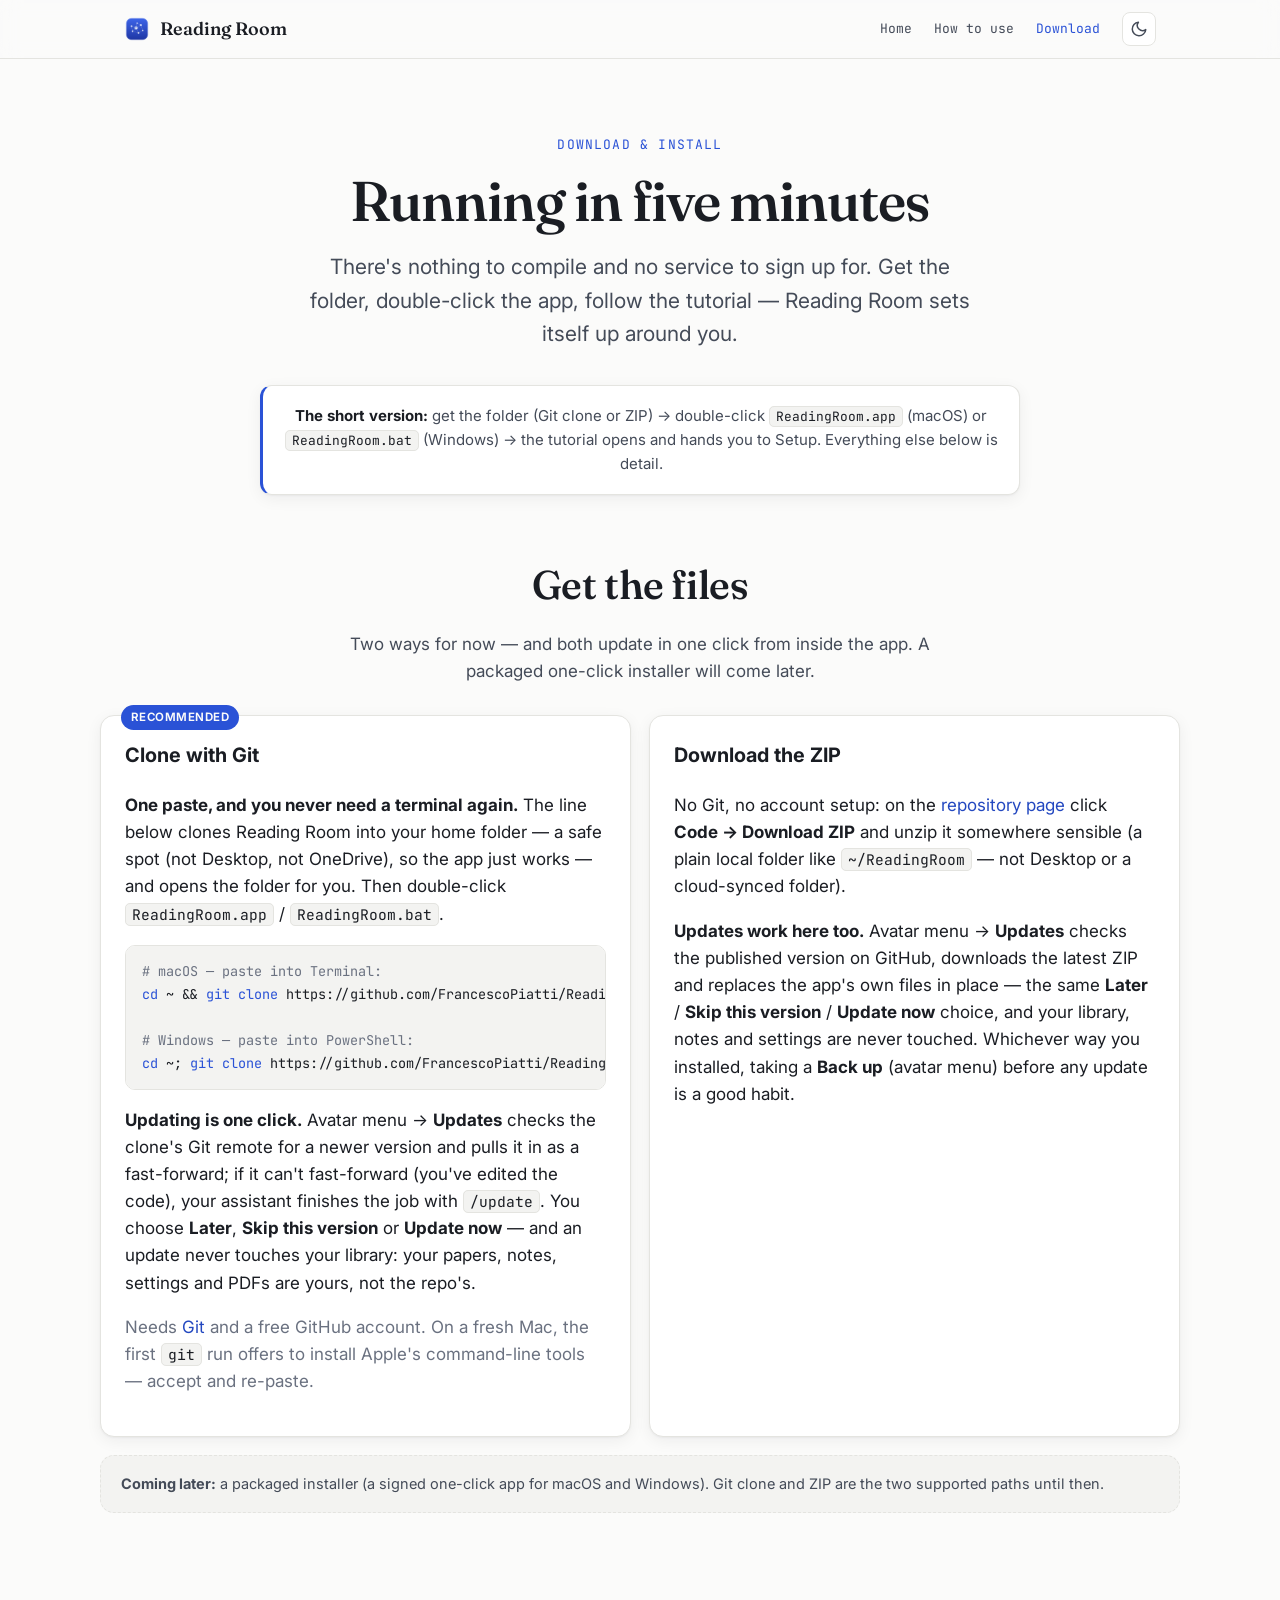
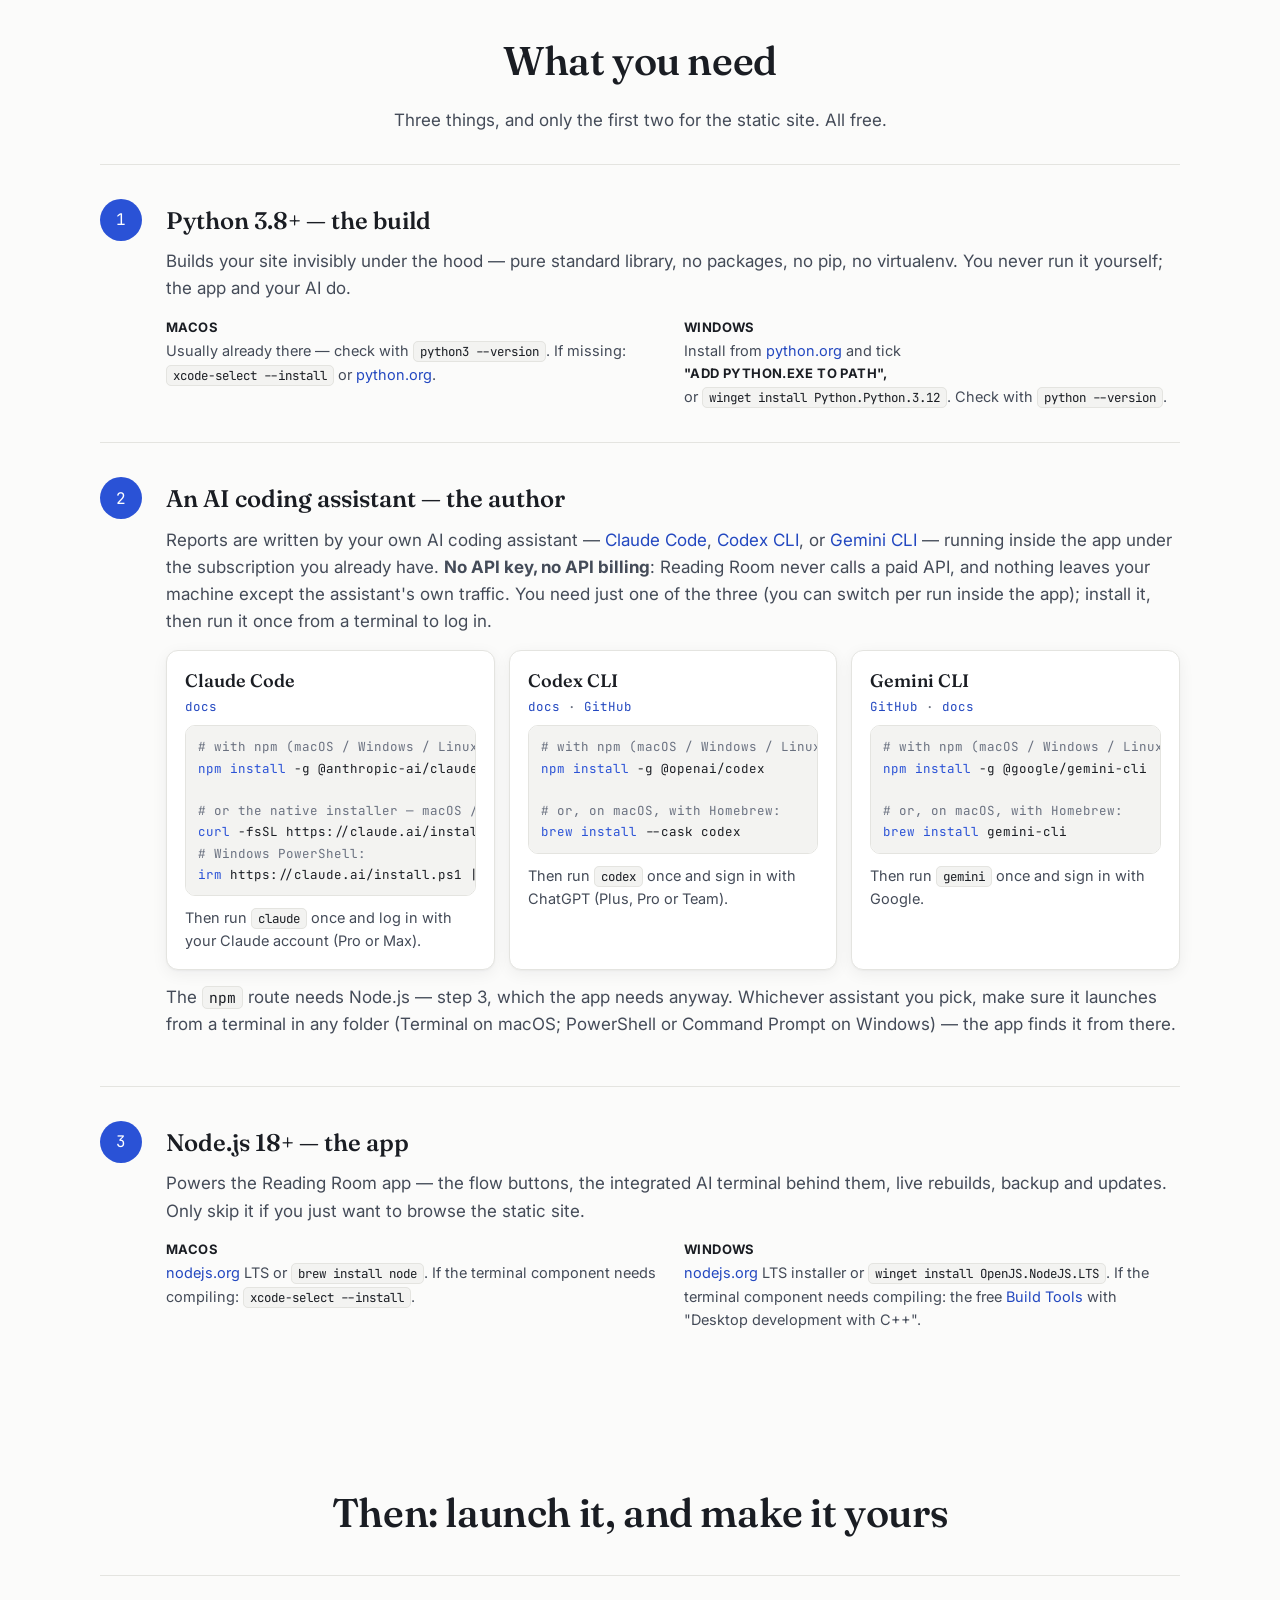
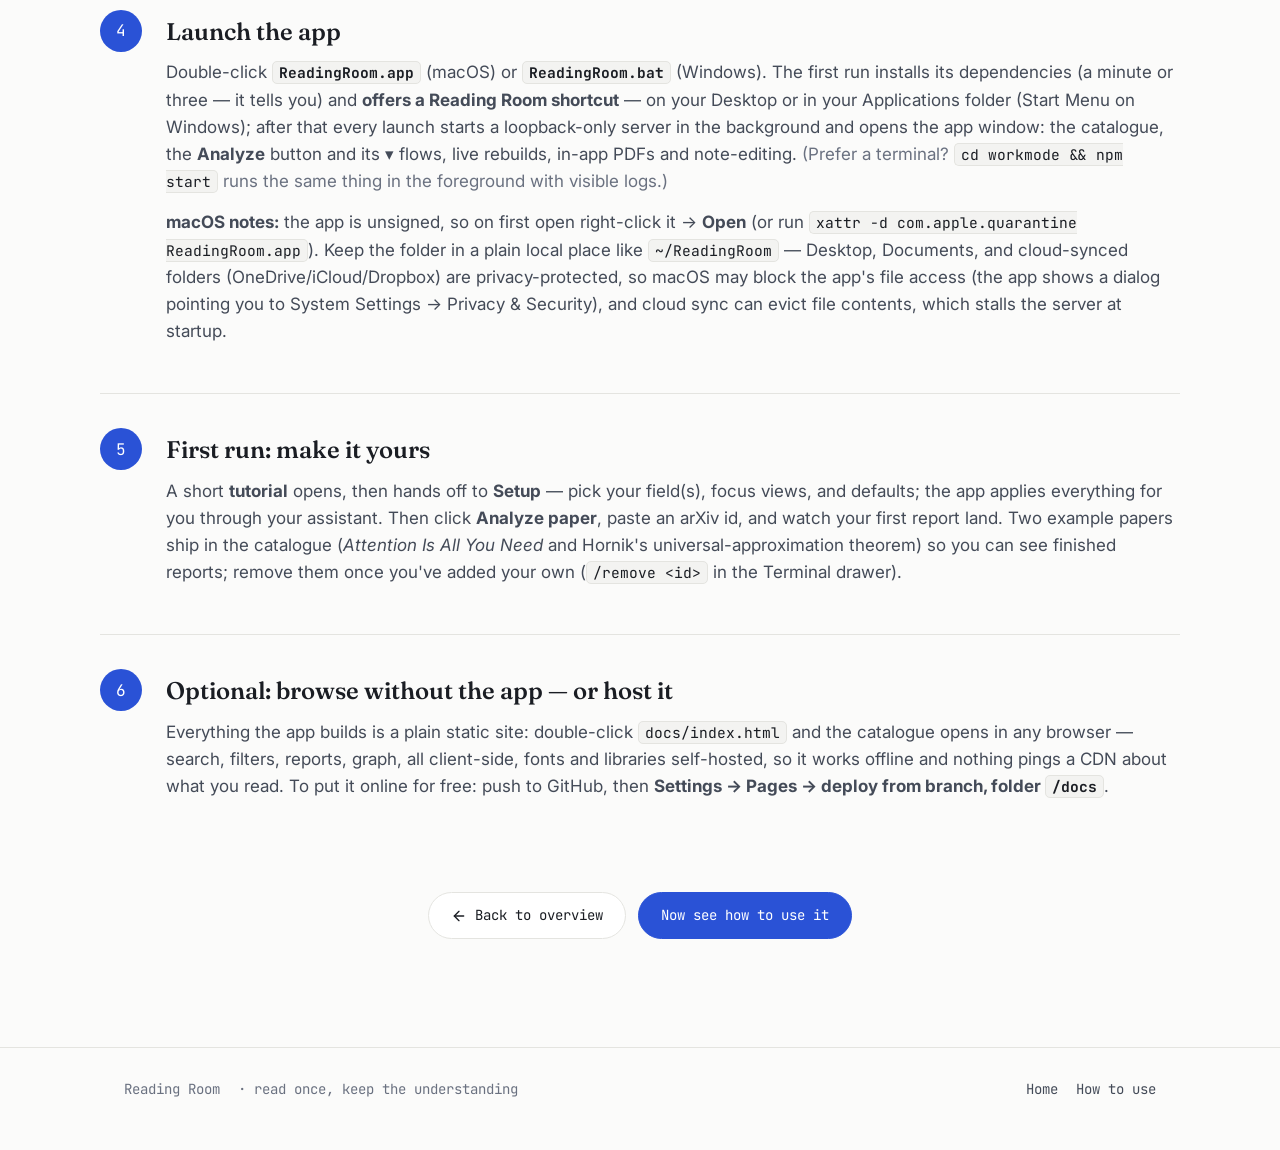
==== how-to-install.html @ cc6d0061 "Reading Room showcase website Home, How to use, and How to install pages for the Reading Room app, w" ====
<!DOCTYPE html>
<html lang="en">
<head>
<meta charset="utf-8">
<meta name="viewport" content="width=device-width, initial-scale=1">
<title>Download Reading Room</title>
<meta name="description" content="Download Reading Room — clone with Git or grab the ZIP, both with one-click updates from inside the app — plus every prerequisite for macOS and Windows (Python, an AI coding assistant, Node.js), launching the app, first-run setup, and opening or hosting the site.">
<script>
  (function(){ try { if (localStorage.getItem('rr-site-theme') === 'dark') document.documentElement.setAttribute('data-theme','dark'); } catch(e){} })();
</script>
<link rel="preconnect" href="https://fonts.googleapis.com">
<link rel="preconnect" href="https://fonts.gstatic.com" crossorigin>
<link href="https://fonts.googleapis.com/css2?family=Fraunces:opsz,wght@9..144,420;9..144,560&family=Inter:wght@400;500;650&family=JetBrains+Mono:wght@400;500&display=swap" rel="stylesheet">
<link rel="stylesheet" href="assets/site.css">
<style>
  .get-grid{display:grid; grid-template-columns:1fr 1fr; gap:18px; margin-top:30px;}
  .get-grid > *{min-width:0;}                      /* long command lines scroll, never stretch the grid */
  .get-card .cmd{overflow-x:auto;}
  @media (max-width:760px){ .get-grid{grid-template-columns:1fr;} }
  .get-card{position:relative; background:var(--bg-card); border:1px solid var(--line); border-radius:14px; padding:24px; box-shadow:var(--shadow-card);}
  .get-card h3{margin-top:0;}
  .get-badge{position:absolute; top:-11px; left:20px; background:var(--accent); color:var(--bg); font-size:11.5px; font-weight:650; letter-spacing:.04em; text-transform:uppercase; padding:3px 10px; border-radius:999px;}
  .get-note{margin-top:18px; background:var(--bg-raised); border:1px dashed var(--line); border-radius:14px; padding:16px 20px; color:var(--ink-soft); font-size:14.5px;}
  .os-split{display:grid; grid-template-columns:1fr 1fr; gap:10px 22px; margin:10px 0 0; padding:0; list-style:none; font-size:14.5px; color:var(--ink-soft);}
  @media (max-width:600px){ .os-split{grid-template-columns:1fr;} }
  .os-split b{display:block; color:var(--ink); font-size:13px; letter-spacing:.03em; text-transform:uppercase; margin-bottom:2px;}
  .ai-grid{display:grid; grid-template-columns:repeat(3,1fr); gap:14px; margin:14px 0 0;}
  .ai-grid > *{min-width:0;}                        /* long install lines scroll inside their card */
  @media (max-width:860px){ .ai-grid{grid-template-columns:1fr;} }
  .ai-card{background:var(--bg-card); border:1px solid var(--line); border-radius:12px; padding:16px 18px; box-shadow:var(--shadow-card);}
  .ai-card h4{margin:0 0 2px; font-family:var(--serif); font-weight:560; font-size:18px; color:var(--ink);}
  .ai-card .links{font-family:var(--mono); font-size:12.5px; margin:0 0 8px; color:var(--ink-faint);}
  .ai-card .cmd{font-size:12.5px; padding:10px 12px; overflow-x:auto;}
  .ai-card p{font-size:14.5px; margin:10px 0 0;}
</style>
</head>
<body>
<header class="nav">
  <div class="nav-inner">
    <a class="brand" href="index.html"><img src="assets/logo.png" alt=""> Reading Room</a>
    <nav class="nav-links">
      <a href="index.html">Home</a>
      <a href="how-to-use.html">How to use</a>
      <a href="how-to-install.html" aria-current="page">Download</a>
      <button class="theme-toggle" type="button" aria-label="Toggle color theme" title="Toggle light / dark theme">
        <svg class="icon-moon" viewBox="0 0 24 24" fill="none" stroke="currentColor" stroke-width="2" stroke-linecap="round" stroke-linejoin="round" aria-hidden="true"><path d="M21 12.79A9 9 0 1 1 11.21 3 7 7 0 0 0 21 12.79z"/></svg>
        <svg class="icon-sun" viewBox="0 0 24 24" fill="none" stroke="currentColor" stroke-width="2" stroke-linecap="round" stroke-linejoin="round" aria-hidden="true"><circle cx="12" cy="12" r="5"/><line x1="12" y1="1" x2="12" y2="3"/><line x1="12" y1="21" x2="12" y2="23"/><line x1="4.22" y1="4.22" x2="5.64" y2="5.64"/><line x1="18.36" y1="18.36" x2="19.78" y2="19.78"/><line x1="1" y1="12" x2="3" y2="12"/><line x1="21" y1="12" x2="23" y2="12"/><line x1="4.22" y1="19.78" x2="5.64" y2="18.36"/><line x1="18.36" y1="5.64" x2="19.78" y2="4.22"/></svg>
      </button>
    </nav>
  </div>
</header>

<main>
  <section class="hero wrap" style="padding-bottom:0;">
    <p class="eyebrow">Download &amp; install</p>
    <h1 style="font-size:clamp(34px,5.5vw,56px);">Running in five minutes</h1>
    <p class="sub">There's nothing to compile and no service to sign up for. Get the folder, double-click the app, follow the tutorial — Reading Room sets itself up around you.</p>
    <div class="callout">
      <p><b>The short version:</b> get the folder (Git clone or ZIP) → double-click <code>ReadingRoom.app</code> (macOS) or <code>ReadingRoom.bat</code> (Windows) → the tutorial opens and hands you to Setup. Everything else below is detail.</p>
    </div>
  </section>

  <section class="section wrap">
    <h2>Get the files</h2>
    <p class="lead">Two ways for now — and both update in one click from inside the app. A packaged one-click installer will come later.</p>

    <div class="get-grid">
      <article class="get-card">
        <span class="get-badge">Recommended</span>
        <h3>Clone with Git</h3>
        <p><b>One paste, and you never need a terminal again.</b> The line below clones Reading Room into your home folder — a safe spot (not Desktop, not OneDrive), so the app just works — and opens the folder for you. Then double-click <code>ReadingRoom.app</code> / <code>ReadingRoom.bat</code>.</p>
        <pre class="cmd"><span class="c"># macOS — paste into Terminal:</span>
<span class="p">cd</span> ~ &amp;&amp; <span class="p">git clone</span> https://github.com/FrancescoPiatti/Reading-Room.git ReadingRoom &amp;&amp; <span class="p">open</span> ReadingRoom

<span class="c"># Windows — paste into PowerShell:</span>
<span class="p">cd</span> ~; <span class="p">git clone</span> https://github.com/FrancescoPiatti/Reading-Room.git ReadingRoom; <span class="p">explorer</span> ReadingRoom</pre>
        <p><b>Updating is one click.</b> Avatar menu → <b>Updates</b> checks the clone's Git remote for a newer version and pulls it in as a fast-forward; if it can't fast-forward (you've edited the code), your assistant finishes the job with <code>/update</code>. You choose <b>Later</b>, <b>Skip this version</b> or <b>Update now</b> — and an update never touches your library: your papers, notes, settings and PDFs are yours, not the repo's.</p>
        <p class="muted">Needs <a href="https://git-scm.com/downloads">Git</a> and a free GitHub account. On a fresh Mac, the first <code>git</code> run offers to install Apple's command-line tools — accept and re-paste.</p>
      </article>

      <article class="get-card">
        <h3>Download the ZIP</h3>
        <p>No Git, no account setup: on the <a href="https://github.com/FrancescoPiatti/Reading-Room">repository page</a> click <b>Code → Download ZIP</b> and unzip it somewhere sensible (a plain local folder like <code>~/ReadingRoom</code> — not Desktop or a cloud-synced folder).</p>
        <p><b>Updates work here too.</b> Avatar menu → <b>Updates</b> checks the published version on GitHub, downloads the latest ZIP and replaces the app's own files in place — the same <b>Later</b> / <b>Skip this version</b> / <b>Update now</b> choice, and your library, notes and settings are never touched. Whichever way you installed, taking a <b>Back up</b> (avatar menu) before any update is a good habit.</p>
      </article>
    </div>

    <div class="get-note">
      <b>Coming later:</b> a packaged installer (a signed one-click app for macOS and Windows). Git clone and ZIP are the two supported paths until then. 
    </div>
  </section>

  <section class="section wrap">
    <h2>What you need</h2>
    <p class="lead">Three things, and only the first two for the static site. All free.</p>

    <div class="steps">

      <article class="step">
        <div class="n">1</div>
        <div>
          <h3>Python 3.8+ — the build</h3>
          <p>Builds your site invisibly under the hood — pure standard library, no packages, no pip, no virtualenv. You never run it yourself; the app and your AI do.</p>
          <ul class="os-split">
            <li><b>macOS</b> Usually already there — check with <code>python3 --version</code>. If missing: <code>xcode-select --install</code> or <a href="https://www.python.org/downloads/">python.org</a>.</li>
            <li><b>Windows</b> Install from <a href="https://www.python.org/downloads/">python.org</a> and tick <b>"Add python.exe to PATH",</b> or <code>winget install Python.Python.3.12</code>. Check with <code>python --version</code>.</li>
          </ul>
        </div>
      </article>

      <article class="step">
        <div class="n">2</div>
        <div>
          <h3>An AI coding assistant — the author</h3>
          <p>Reports are written by your own AI coding assistant — <a href="https://docs.claude.com/en/docs/claude-code/overview">Claude Code</a>, <a href="https://developers.openai.com/codex/cli/">Codex CLI</a>, or <a href="https://github.com/google-gemini/gemini-cli">Gemini CLI</a> — running inside the app under the subscription you already have. <b>No API key, no API billing</b>: Reading Room never calls a paid API, and nothing leaves your machine except the assistant's own traffic. You need just one of the three (you can switch per run inside the app); install it, then run it once from a terminal to log in.</p>
          <div class="ai-grid">
            <article class="ai-card">
              <h4>Claude Code</h4>
              <p class="links"><a href="https://docs.claude.com/en/docs/claude-code/overview">docs</a></p>
              <pre class="cmd"><span class="c"># with npm (macOS / Windows / Linux):</span>
<span class="p">npm install</span> -g @anthropic-ai/claude-code

<span class="c"># or the native installer — macOS / Linux:</span>
<span class="p">curl</span> -fsSL https://claude.ai/install.sh | <span class="p">bash</span>
<span class="c"># Windows PowerShell:</span>
<span class="p">irm</span> https://claude.ai/install.ps1 | <span class="p">iex</span></pre>
              <p>Then run <code>claude</code> once and log in with your Claude account (Pro or Max).</p>
            </article>
            <article class="ai-card">
              <h4>Codex CLI</h4>
              <p class="links"><a href="https://developers.openai.com/codex/cli/">docs</a> · <a href="https://github.com/openai/codex">GitHub</a></p>
              <pre class="cmd"><span class="c"># with npm (macOS / Windows / Linux):</span>
<span class="p">npm install</span> -g @openai/codex

<span class="c"># or, on macOS, with Homebrew:</span>
<span class="p">brew install</span> --cask codex</pre>
              <p>Then run <code>codex</code> once and sign in with ChatGPT (Plus, Pro or Team).</p>
            </article>
            <article class="ai-card">
              <h4>Gemini CLI</h4>
              <p class="links"><a href="https://github.com/google-gemini/gemini-cli">GitHub</a> · <a href="https://geminicli.com/docs/">docs</a></p>
              <pre class="cmd"><span class="c"># with npm (macOS / Windows / Linux):</span>
<span class="p">npm install</span> -g @google/gemini-cli

<span class="c"># or, on macOS, with Homebrew:</span>
<span class="p">brew install</span> gemini-cli</pre>
              <p>Then run <code>gemini</code> once and sign in with Google.</p>
            </article>
          </div>
          <p class="muted" style="margin-top:14px;">The <code>npm</code> route needs Node.js — step 3, which the app needs anyway. Whichever assistant you pick, make sure it launches from a terminal in any folder (Terminal on macOS; PowerShell or Command Prompt on Windows) — the app finds it from there.</p>
        </div>
      </article>

      <article class="step">
        <div class="n">3</div>
        <div>
          <h3>Node.js 18+ — the app</h3>
          <p>Powers the Reading Room app — the flow buttons, the integrated AI terminal behind them, live rebuilds, backup and updates. Only skip it if you just want to browse the static site.</p>
          <ul class="os-split">
            <li><b>macOS</b> <a href="https://nodejs.org/">nodejs.org</a> LTS or <code>brew install node</code>. If the terminal component needs compiling: <code>xcode-select --install</code>.</li>
            <li><b>Windows</b> <a href="https://nodejs.org/">nodejs.org</a> LTS installer or <code>winget install OpenJS.NodeJS.LTS</code>. If the terminal component needs compiling: the free <a href="https://visualstudio.microsoft.com/visual-cpp-build-tools/">Build Tools</a> with "Desktop development with C++".</li>
          </ul>
        </div>
      </article>

    </div>
  </section>

  <section class="section wrap">
    <h2>Then: launch it, and make it yours</h2>
    <div class="steps">

      <article class="step">
        <div class="n">4</div>
        <div>
          <h3>Launch the app</h3>
          <p>Double-click <b><code>ReadingRoom.app</code></b> (macOS) or <b><code>ReadingRoom.bat</code></b> (Windows). The first run installs its dependencies (a minute or three — it tells you) and <b>offers a Reading Room shortcut</b> — on your Desktop or in your Applications folder (Start Menu on Windows); after that every launch starts a loopback-only server in the background and opens the app window: the catalogue, the <b>Analyze</b> button and its ▾ flows, live rebuilds, in-app PDFs and note-editing. <span class="muted">(Prefer a terminal? <code>cd workmode &amp;&amp; npm start</code> runs the same thing in the foreground with visible logs.)</span></p>
          <p class="muted"><b>macOS notes:</b> the app is unsigned, so on first open right-click it → <b>Open</b> (or run <code>xattr -d com.apple.quarantine ReadingRoom.app</code>). Keep the folder in a plain local place like <code>~/ReadingRoom</code> — Desktop, Documents, and cloud-synced folders (OneDrive/iCloud/Dropbox) are privacy-protected, so macOS may block the app's file access (the app shows a dialog pointing you to System Settings → Privacy &amp; Security), and cloud sync can evict file contents, which stalls the server at startup.</p>
        </div>
      </article>

      <article class="step">
        <div class="n">5</div>
        <div>
          <h3>First run: make it yours</h3>
          <p>A short <b>tutorial</b> opens, then hands off to <b>Setup</b> — pick your field(s), focus views, and defaults; the app applies everything for you through your assistant. Then click <b>Analyze paper</b>, paste an arXiv id, and watch your first report land. Two example papers ship in the catalogue (<i>Attention Is All You Need</i> and Hornik's universal-approximation theorem) so you can see finished reports; remove them once you've added your own (<code>/remove &lt;id&gt;</code> in the Terminal drawer).</p>
        </div>
      </article>

      <article class="step">
        <div class="n">6</div>
        <div>
          <h3>Optional: browse without the app — or host it</h3>
          <p>Everything the app builds is a plain static site: double-click <code>docs/index.html</code> and the catalogue opens in any browser — search, filters, reports, graph, all client-side, fonts and libraries self-hosted, so it works offline and nothing pings a CDN about what you read. To put it online for free: push to GitHub, then <b>Settings → Pages → deploy from branch, folder <code>/docs</code></b>.</p>
        </div>
      </article>

    </div>

    <div class="cta" style="margin-top:44px;">
      <a class="btn btn-ghost" href="index.html">
        <svg viewBox="0 0 24 24" fill="none" stroke="currentColor" stroke-width="2" stroke-linecap="round" stroke-linejoin="round"><line x1="19" y1="12" x2="5" y2="12"/><polyline points="12 19 5 12 12 5"/></svg>
        Back to overview</a>
      <a class="btn" href="how-to-use.html">Now see how to use it</a>
    </div>
  </section>
</main>

<footer class="foot">
  <div class="foot-inner">
    <span>Reading Room</span>
    <span class="muted">· read once, keep the understanding</span>
    <span class="sp"></span>
    <a href="index.html">Home</a>
    <a href="how-to-use.html">How to use</a>
  </div>
</footer>

<script>
  (function(){
    var root=document.documentElement, btn=document.querySelector('.theme-toggle');
    if(!btn) return;
    btn.addEventListener('click', function(){
      var dark = root.getAttribute('data-theme')==='dark';
      if(dark) root.removeAttribute('data-theme'); else root.setAttribute('data-theme','dark');
      try{ localStorage.setItem('rr-site-theme', dark?'light':'dark'); }catch(e){}
    });
  })();
</script>
</body>
</html>
---- assets/site.css ----
/* ===========================================================================
   Reading Room — showcase site styles.
   Mirrors the app's design tokens (templates/base.css): same fonts, indigo
   accent, warm off-white / dark themes. Self-contained; no build step.
   =========================================================================== */
:root{
  --bg:#fbfbfa; --bg-raised:#f3f3f1; --bg-card:#ffffff;
  --ink:#1a1d23; --ink-soft:#444b58; --ink-faint:#6a7180;
  --line:#e4e4e0; --accent:#2a52d6; --accent-dim:rgba(42,82,214,0.10);
  --link:#2348c0; --code-ink:#1a1d23;
  --shadow-card:0 1px 2px rgba(20,23,35,0.04), 0 4px 16px rgba(20,23,35,0.06);
  --shadow-lift:0 12px 48px rgba(20,23,35,0.13);
  --maxw:1080px;
  --serif:"Fraunces", Georgia, "Times New Roman", serif;
  --sans:"Inter", system-ui, -apple-system, sans-serif;
  --mono:"JetBrains Mono", ui-monospace, "SF Mono", Menlo, monospace;
}
[data-theme="dark"]{
  --bg:#0f1115; --bg-raised:#181b21; --bg-card:#15181e;
  --ink:#e8eaed; --ink-soft:#a6adba; --ink-faint:#7b8392;
  --line:#262b34; --accent:#7aa2ff; --accent-dim:rgba(122,162,255,0.14);
  --link:#9bb8ff; --code-ink:#e8eaed;
  --shadow-card:0 1px 2px rgba(0,0,0,0.30), 0 4px 16px rgba(0,0,0,0.35);
  --shadow-lift:0 14px 56px rgba(0,0,0,0.55);
}
*{box-sizing:border-box;}
html{scroll-behavior:smooth;}
body{margin:0; background:var(--bg); color:var(--ink); font-family:var(--sans);
  font-size:17px; line-height:1.6; -webkit-font-smoothing:antialiased; text-rendering:optimizeLegibility;}
a{color:var(--link); text-decoration:none;}
a:hover{text-decoration:underline;}
code{font-family:var(--mono); font-size:0.86em; background:var(--bg-raised);
  border:1px solid var(--line); border-radius:5px; padding:1px 6px; color:var(--code-ink);}
.wrap{max-width:var(--maxw); margin:0 auto; padding:0 24px;}
.muted{color:var(--ink-faint);}
.visually-hidden{position:absolute; width:1px; height:1px; padding:0; margin:-1px; overflow:hidden; clip:rect(0 0 0 0); white-space:nowrap; border:0;}

/* ---- top nav ---- */
.nav{position:sticky; top:0; z-index:50; border-bottom:1px solid var(--line);
  background:var(--bg); }
@supports (backdrop-filter:blur(8px)){
  .nav{ background:transparent; backdrop-filter:saturate(1.4) blur(10px); }
  .nav::before{content:""; position:absolute; inset:0; background:var(--bg); opacity:0.82; z-index:-1;}
}
.nav-inner{max-width:var(--maxw); margin:0 auto; padding:12px 24px; display:flex; align-items:center; gap:18px;}
.brand{display:flex; align-items:center; gap:10px; font-family:var(--serif); font-weight:560; font-size:18px; color:var(--ink);}
.brand:hover{text-decoration:none;}
.brand img{width:26px; height:26px; border-radius:7px; display:block;}
.nav-links{margin-left:auto; display:flex; align-items:center; gap:22px;}
.nav-links a{font-family:var(--mono); font-size:13px; color:var(--ink-soft);}
.nav-links a:hover{color:var(--ink); text-decoration:none;}
.nav-links a[aria-current="page"]{color:var(--accent);}
.theme-toggle{appearance:none; cursor:pointer; display:inline-flex; align-items:center; justify-content:center;
  width:34px; height:34px; border:1px solid var(--line); border-radius:8px;
  background:var(--bg-card); color:var(--ink-soft); transition:color .15s, border-color .15s;}
.theme-toggle:hover{color:var(--ink); border-color:var(--accent);}
.theme-toggle:focus-visible{outline:2px solid var(--link); outline-offset:2px;}
.theme-toggle svg{width:18px; height:18px; display:block;}
.theme-toggle .icon-sun{display:none;}
[data-theme="dark"] .theme-toggle .icon-sun{display:block;}
[data-theme="dark"] .theme-toggle .icon-moon{display:none;}

/* ---- hero ---- */
.hero{padding:76px 0 8px; text-align:center;}
.eyebrow{font-family:var(--mono); font-size:13px; letter-spacing:0.09em; text-transform:uppercase; color:var(--accent); margin:0;}
.hero h1{font-family:var(--serif); font-weight:560; font-size:clamp(40px,6.5vw,72px); line-height:1.04;
  margin:16px 0 0; letter-spacing:-0.02em;}
.hero .sub{font-size:clamp(17px,2.2vw,21px); color:var(--ink-soft); max-width:660px; margin:20px auto 0;}
.cta{display:flex; gap:12px; justify-content:center; margin-top:30px; flex-wrap:wrap;}
.btn{font-family:var(--mono); font-size:14px; padding:11px 22px; border-radius:999px; cursor:pointer;
  border:1px solid var(--accent); background:var(--accent); color:#fff;
  display:inline-flex; align-items:center; gap:8px; transition:opacity .15s, border-color .15s;}
[data-theme="dark"] .btn{color:var(--bg);}
.btn:hover{text-decoration:none; opacity:0.92;}
.btn svg{width:16px; height:16px;}
.btn-ghost{background:var(--bg-card); color:var(--ink); border-color:var(--line);}
.btn-ghost:hover{border-color:var(--accent); opacity:1;}
.btn-ghost .soon-tag{font-size:11px; color:var(--ink-faint);}

/* ---- browser frame around screenshots ---- */
.frame{border:1px solid var(--line); border-radius:14px; overflow:hidden;
  box-shadow:var(--shadow-lift); background:var(--bg-card); margin:46px auto 0; max-width:980px;}
.frame-bar{display:flex; align-items:center; gap:7px; padding:11px 14px; border-bottom:1px solid var(--line); background:var(--bg-raised);}
.frame-bar i{width:11px; height:11px; border-radius:999px; background:var(--line); display:block; flex:none;}
.frame-bar .u{margin-left:12px; font-family:var(--mono); font-size:12px; color:var(--ink-faint);
  overflow:hidden; text-overflow:ellipsis; white-space:nowrap;}
.frame img{display:block; width:100%; height:auto;}

/* ---- generic section ---- */
.section{padding:58px 0;}
.section.tight{padding:34px 0;}
.section h2{font-family:var(--serif); font-weight:560; font-size:clamp(28px,4vw,40px); text-align:center; margin:0; letter-spacing:-0.01em;}
.section .lead{text-align:center; color:var(--ink-soft); max-width:660px; margin:14px auto 0;}
.divider{height:1px; background:var(--line); border:0; margin:0;}

/* ---- feature grid ---- */
.features{display:grid; grid-template-columns:repeat(3,1fr); gap:18px; margin-top:42px;}
.feature{background:var(--bg-card); border:1px solid var(--line); border-radius:14px; padding:22px; box-shadow:var(--shadow-card);}
.feature .ic{width:40px; height:40px; border-radius:11px; background:var(--accent-dim); color:var(--accent);
  display:flex; align-items:center; justify-content:center; margin-bottom:14px;}
.feature .ic svg{width:20px; height:20px;}
.feature h3{font-family:var(--serif); font-size:19px; font-weight:560; margin:0 0 6px;}
.feature p{margin:0; color:var(--ink-soft); font-size:15px; line-height:1.55;}

/* ---- alternating showcase rows ---- */
.show{display:grid; grid-template-columns:1fr 1fr; gap:40px; align-items:center; margin-top:46px;}
.show .frame{margin:0; max-width:none;}
.show-text h3{font-family:var(--serif); font-size:25px; font-weight:560; margin:0 0 10px;}
.show-text p{color:var(--ink-soft); margin:0 0 10px;}
.show-text .tag{font-family:var(--mono); font-size:12px; color:var(--accent); letter-spacing:0.04em; text-transform:uppercase;}
.show.rev .show-text{order:2;}

/* ---- steps (how to use) ---- */
.steps{margin-top:30px;}
.step{display:grid; grid-template-columns:46px 1fr; gap:20px; padding:34px 0; border-top:1px solid var(--line);}
.step .n{width:42px; height:42px; border-radius:999px; background:var(--accent); color:#fff;
  font-family:var(--mono); display:flex; align-items:center; justify-content:center; font-size:16px;}
[data-theme="dark"] .step .n{color:var(--bg);}
.step h3{font-family:var(--serif); font-size:24px; font-weight:560; margin:3px 0 8px;}
.step p{color:var(--ink-soft); margin:0 0 14px;}
.step .frame{max-width:none; margin:14px 0 0;}

/* ---- video placeholder (no video yet — planned content described) ---- */
.video-ph{margin:16px 0 0;}
.video-ph img.vid{display:block; width:100%; border:1px solid var(--line); border-radius:13px; background:var(--bg-raised);}
.video-ph .box{border:1.5px dashed var(--line); border-radius:13px; background:var(--bg-raised);
  aspect-ratio:16/9; display:flex; flex-direction:column; align-items:center; justify-content:center; gap:12px; color:var(--ink-faint);}
.video-ph .play{width:56px; height:56px; border-radius:999px; border:1.5px solid var(--ink-faint);
  display:flex; align-items:center; justify-content:center;}
.video-ph .play svg{width:22px; height:22px; margin-left:3px;}
.video-ph .tag{font-family:var(--mono); font-size:12px; letter-spacing:0.05em; text-transform:uppercase;}
.video-ph figcaption{font-family:var(--mono); font-size:12.5px; color:var(--ink-faint); margin-top:11px; line-height:1.55;}
.video-ph figcaption b{color:var(--ink-soft); font-weight:500;}

/* ---- coming soon ---- */
.soon{text-align:center; padding:90px 0 70px;}
.soon .badge{display:inline-block; font-family:var(--mono); font-size:12px; letter-spacing:0.07em; text-transform:uppercase;
  color:var(--accent); background:var(--accent-dim); border-radius:999px; padding:7px 15px;}
.soon h1{font-family:var(--serif); font-weight:560; font-size:clamp(32px,5vw,52px); margin:20px 0 0;}
.soon p{color:var(--ink-soft); max-width:560px; margin:16px auto 0;}
.soon ul{max-width:520px; margin:26px auto 0; text-align:left; color:var(--ink-soft); padding-left:22px;}
.soon li{margin:8px 0;}

/* ---- command block ---- */
.cmd{font-family:var(--mono); font-size:13.5px; background:var(--bg-raised); border:1px solid var(--line);
  border-radius:10px; padding:14px 16px; overflow:auto; color:var(--code-ink); margin:8px 0 0; line-height:1.7; white-space:pre;}
.cmd .c{color:var(--ink-faint);}
.cmd .p{color:var(--accent);}

/* ---- callout ---- */
.callout{background:var(--bg-card); border:1px solid var(--line); border-left:3px solid var(--accent);
  border-radius:12px; padding:18px 20px; margin:34px auto 0; max-width:760px; box-shadow:var(--shadow-card);}
.callout p{margin:0; color:var(--ink-soft); font-size:15px;}
.callout b{color:var(--ink);}

/* ---- footer ---- */
.foot{border-top:1px solid var(--line); margin-top:50px; padding:30px 0 50px;}
.foot-inner{max-width:var(--maxw); margin:0 auto; padding:0 24px; display:flex; gap:18px; align-items:center; flex-wrap:wrap;
  color:var(--ink-faint); font-size:14px; font-family:var(--mono);}
.foot-inner .sp{flex:1;}
.foot a{color:var(--ink-soft);}

/* ---- responsive ---- */
@media (max-width:820px){
  .features{grid-template-columns:repeat(2,1fr);}
  .show{grid-template-columns:1fr; gap:24px;}
  .show.rev .show-text{order:0;}
}
@media (max-width:560px){
  body{font-size:16px;}
  .features{grid-template-columns:1fr;}
  .nav-links{gap:14px;}
  .nav-links a.hide-sm{display:none;}
  .hero{padding:52px 0 4px;}
}
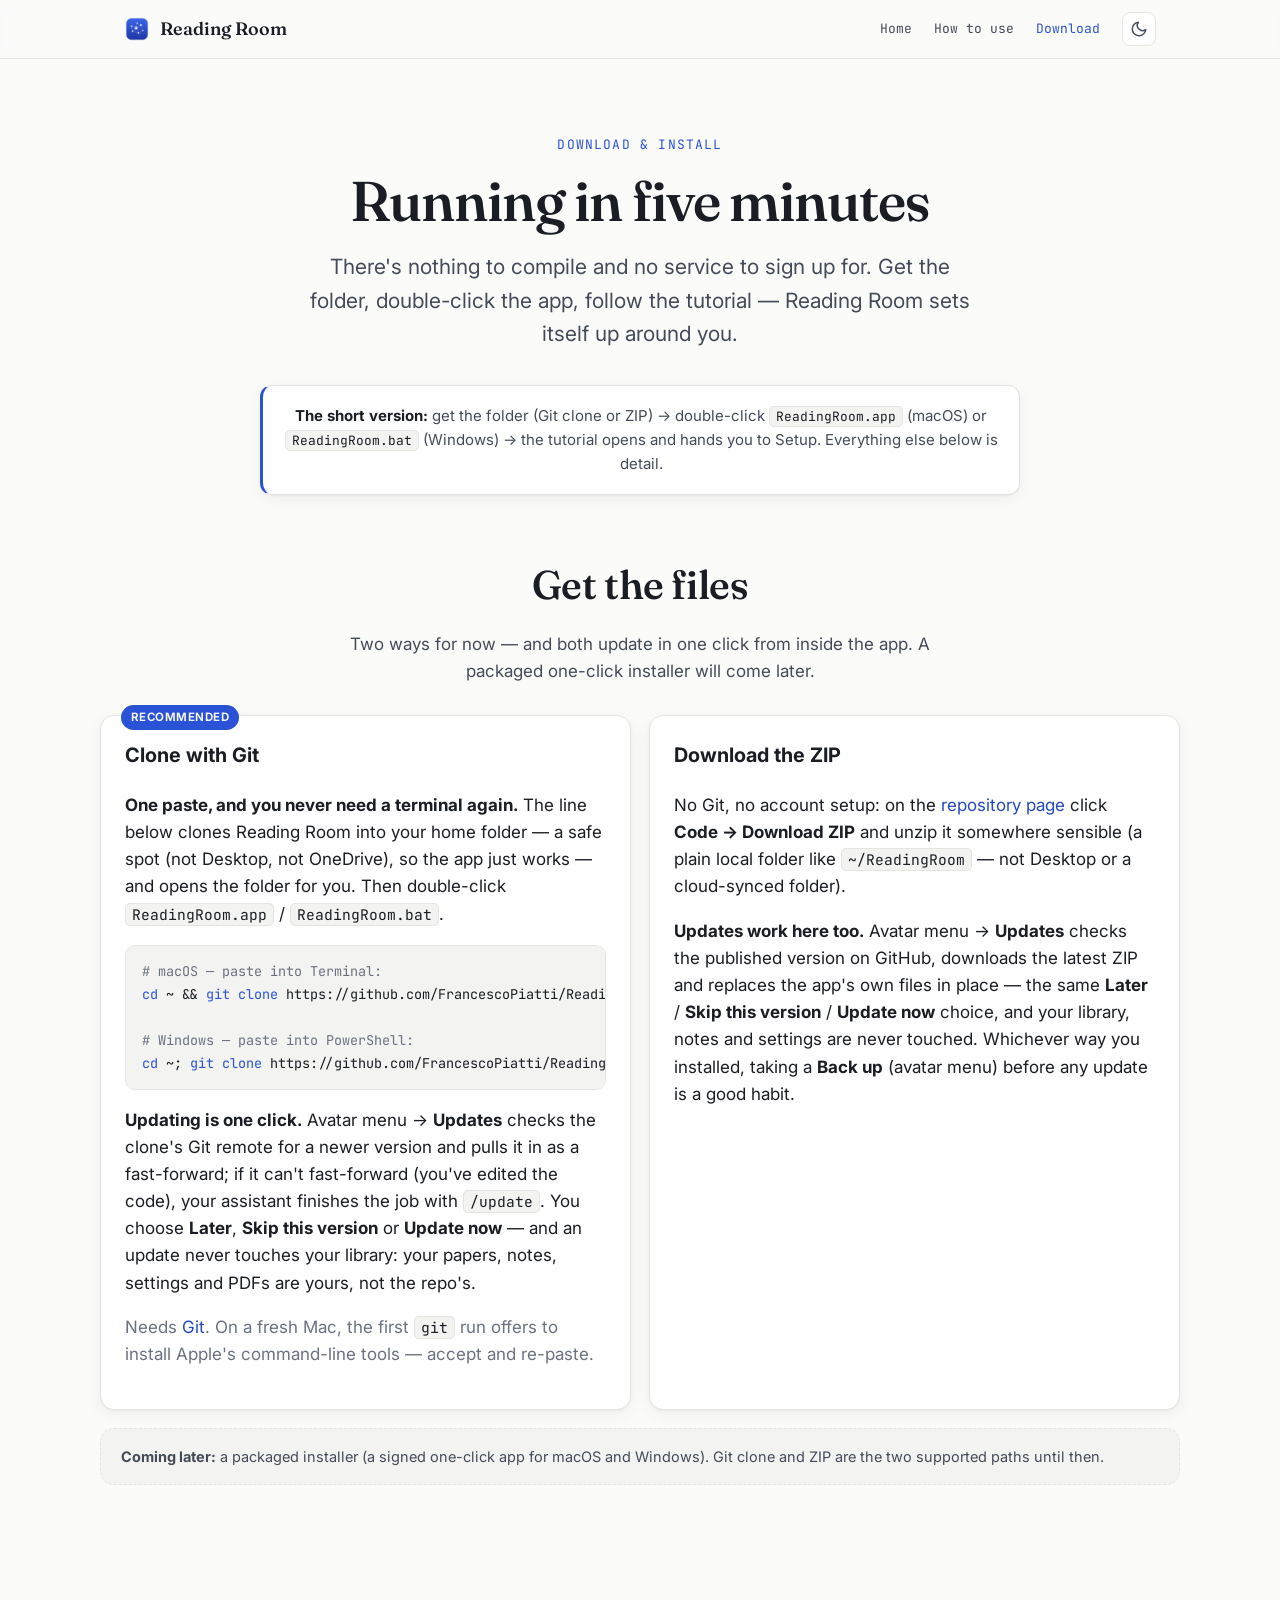
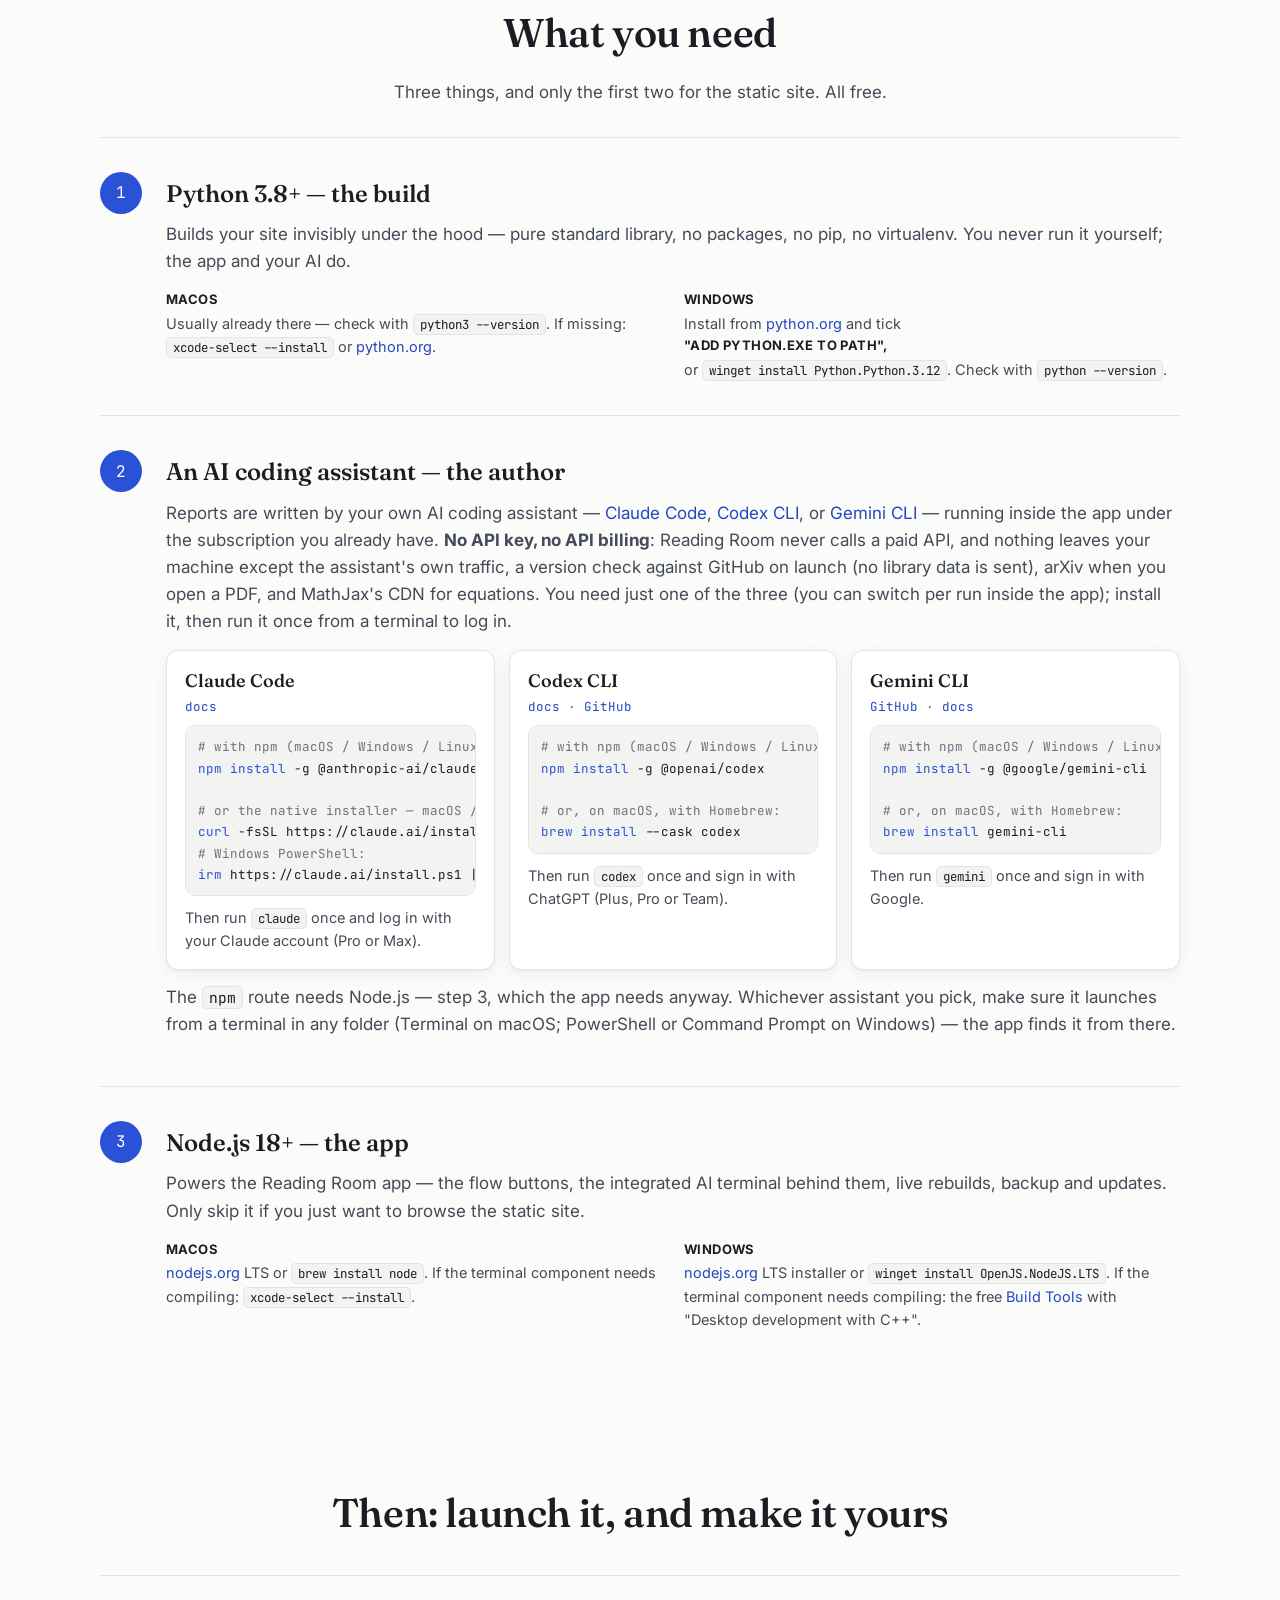
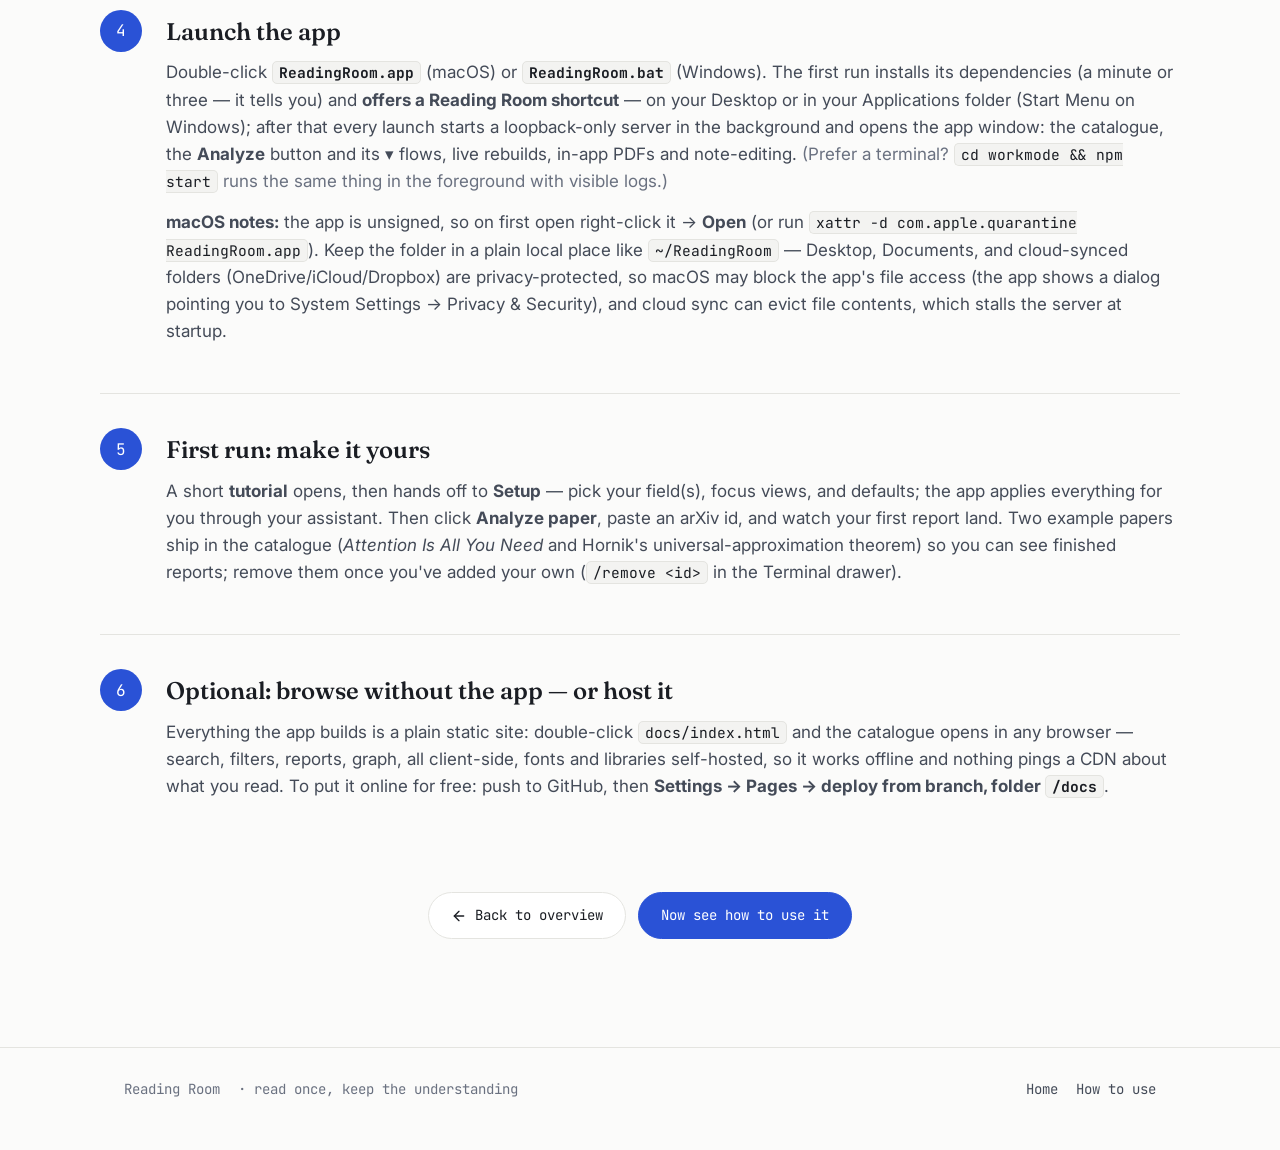
==== commit a37a00d8: "Privacy sentence matches the app's traffic; Git-only requirement for clones Co-Authored-By: Claude F" ====
--- a/how-to-install.html
+++ b/how-to-install.html
@@ -75,7 +75,7 @@
 <span class="c"># Windows — paste into PowerShell:</span>
 <span class="p">cd</span> ~; <span class="p">git clone</span> https://github.com/FrancescoPiatti/Reading-Room.git ReadingRoom; <span class="p">explorer</span> ReadingRoom</pre>
         <p><b>Updating is one click.</b> Avatar menu → <b>Updates</b> checks the clone's Git remote for a newer version and pulls it in as a fast-forward; if it can't fast-forward (you've edited the code), your assistant finishes the job with <code>/update</code>. You choose <b>Later</b>, <b>Skip this version</b> or <b>Update now</b> — and an update never touches your library: your papers, notes, settings and PDFs are yours, not the repo's.</p>
-        <p class="muted">Needs <a href="https://git-scm.com/downloads">Git</a> and a free GitHub account. On a fresh Mac, the first <code>git</code> run offers to install Apple's command-line tools — accept and re-paste.</p>
+        <p class="muted">Needs <a href="https://git-scm.com/downloads">Git</a>. On a fresh Mac, the first <code>git</code> run offers to install Apple's command-line tools — accept and re-paste.</p>
       </article>
 
       <article class="get-card">
@@ -112,7 +112,7 @@
         <div class="n">2</div>
         <div>
           <h3>An AI coding assistant — the author</h3>
-          <p>Reports are written by your own AI coding assistant — <a href="https://docs.claude.com/en/docs/claude-code/overview">Claude Code</a>, <a href="https://developers.openai.com/codex/cli/">Codex CLI</a>, or <a href="https://github.com/google-gemini/gemini-cli">Gemini CLI</a> — running inside the app under the subscription you already have. <b>No API key, no API billing</b>: Reading Room never calls a paid API, and nothing leaves your machine except the assistant's own traffic. You need just one of the three (you can switch per run inside the app); install it, then run it once from a terminal to log in.</p>
+          <p>Reports are written by your own AI coding assistant — <a href="https://docs.claude.com/en/docs/claude-code/overview">Claude Code</a>, <a href="https://developers.openai.com/codex/cli/">Codex CLI</a>, or <a href="https://github.com/google-gemini/gemini-cli">Gemini CLI</a> — running inside the app under the subscription you already have. <b>No API key, no API billing</b>: Reading Room never calls a paid API, and nothing leaves your machine except the assistant's own traffic, a version check against GitHub on launch (no library data is sent), arXiv when you open a PDF, and MathJax's CDN for equations. You need just one of the three (you can switch per run inside the app); install it, then run it once from a terminal to log in.</p>
           <div class="ai-grid">
             <article class="ai-card">
               <h4>Claude Code</h4>
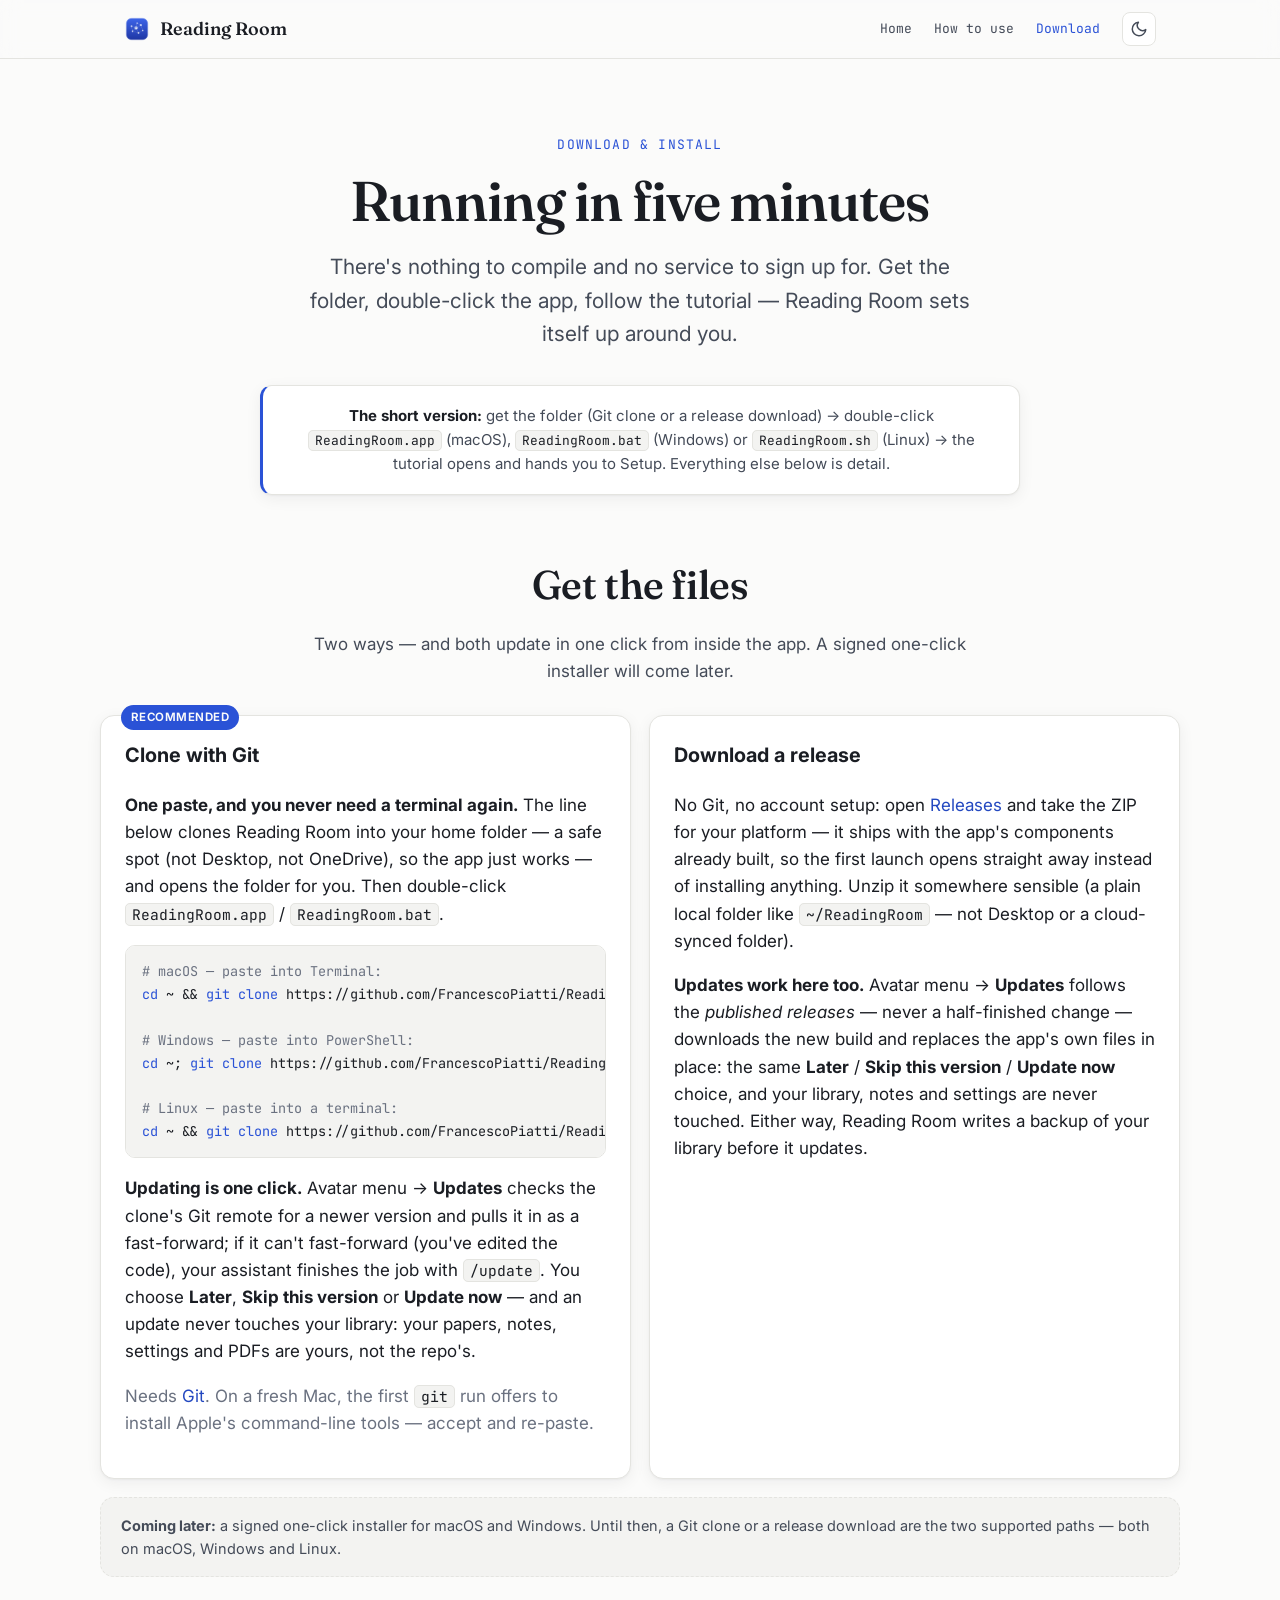
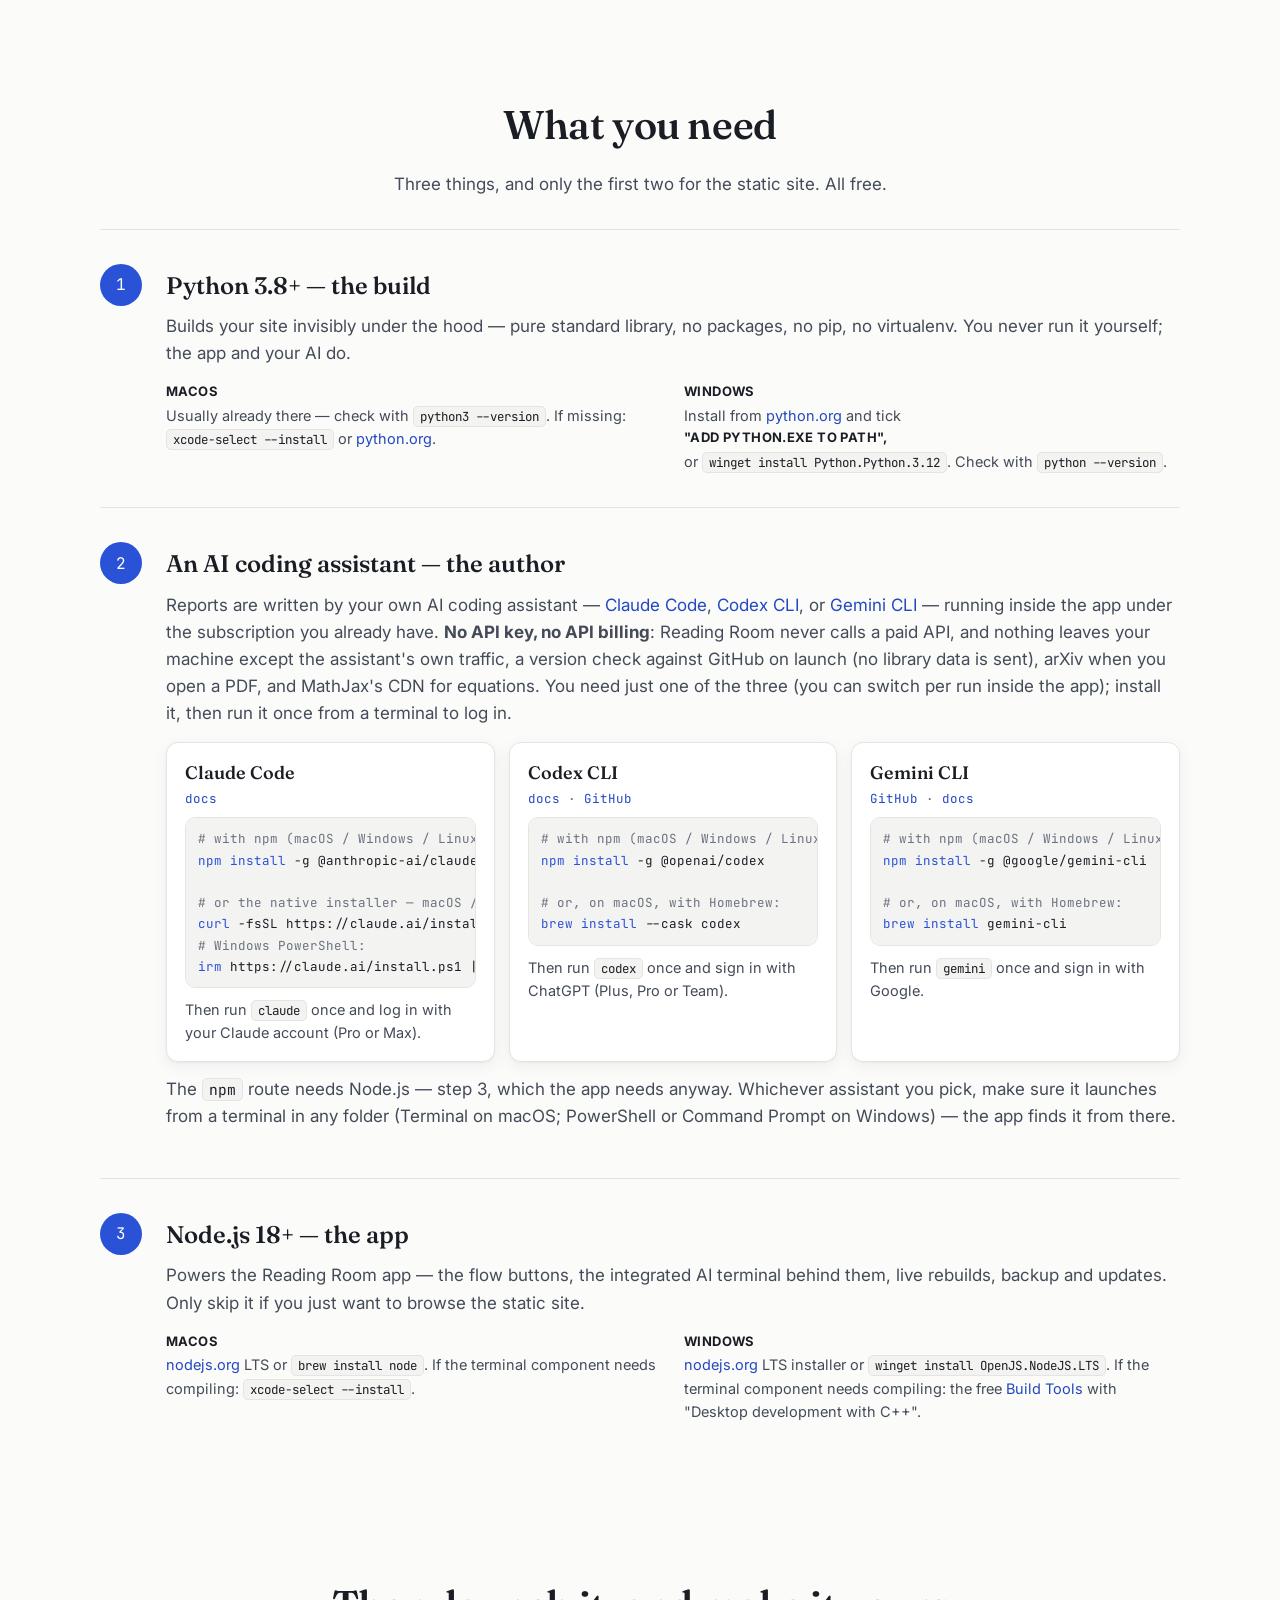
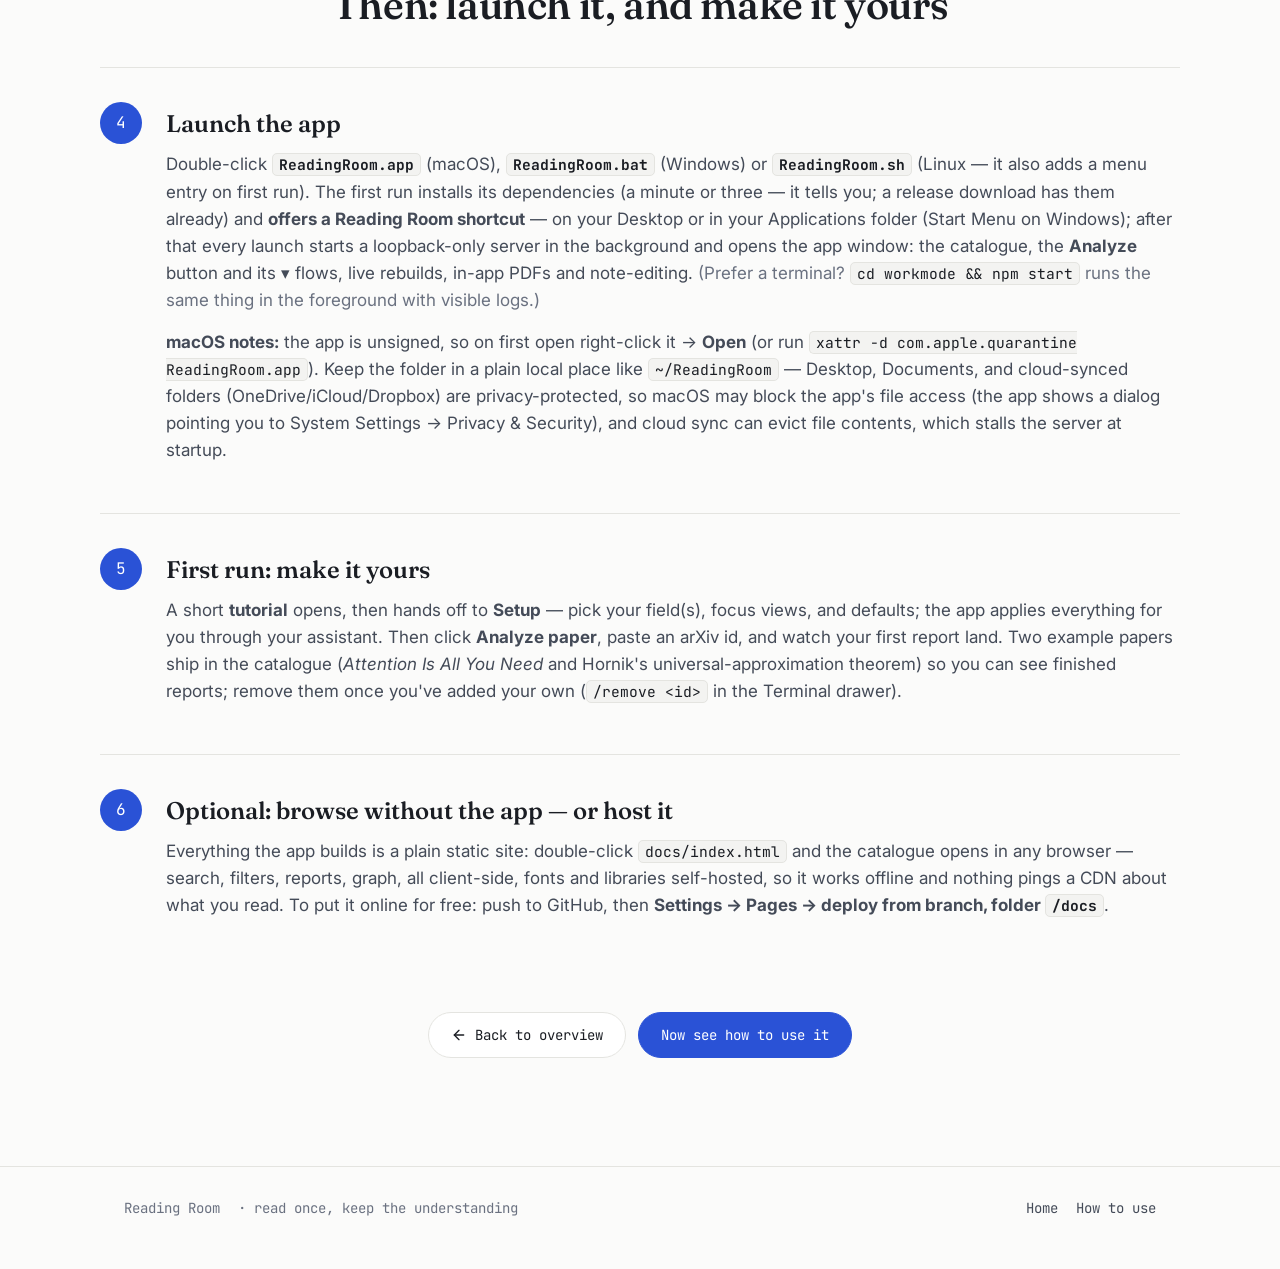
==== commit 47c3b8bd: "Releases, Linux, and PDFs from disk Install: a release download per platform (dependencies already b" ====
--- a/how-to-install.html
+++ b/how-to-install.html
@@ -4,7 +4,7 @@
 <meta charset="utf-8">
 <meta name="viewport" content="width=device-width, initial-scale=1">
 <title>Download Reading Room</title>
-<meta name="description" content="Download Reading Room — clone with Git or grab the ZIP, both with one-click updates from inside the app — plus every prerequisite for macOS and Windows (Python, an AI coding assistant, Node.js), launching the app, first-run setup, and opening or hosting the site.">
+<meta name="description" content="Download Reading Room — clone with Git or download a release build, both with one-click updates from inside the app — plus every prerequisite for macOS, Windows and Linux (Python, an AI coding assistant, Node.js), launching the app, first-run setup, and opening or hosting the site.">
 <script>
   (function(){ try { if (localStorage.getItem('rr-site-theme') === 'dark') document.documentElement.setAttribute('data-theme','dark'); } catch(e){} })();
 </script>
@@ -56,13 +56,13 @@
     <h1 style="font-size:clamp(34px,5.5vw,56px);">Running in five minutes</h1>
     <p class="sub">There's nothing to compile and no service to sign up for. Get the folder, double-click the app, follow the tutorial — Reading Room sets itself up around you.</p>
     <div class="callout">
-      <p><b>The short version:</b> get the folder (Git clone or ZIP) → double-click <code>ReadingRoom.app</code> (macOS) or <code>ReadingRoom.bat</code> (Windows) → the tutorial opens and hands you to Setup. Everything else below is detail.</p>
+      <p><b>The short version:</b> get the folder (Git clone or a release download) → double-click <code>ReadingRoom.app</code> (macOS), <code>ReadingRoom.bat</code> (Windows) or <code>ReadingRoom.sh</code> (Linux) → the tutorial opens and hands you to Setup. Everything else below is detail.</p>
     </div>
   </section>
 
   <section class="section wrap">
     <h2>Get the files</h2>
-    <p class="lead">Two ways for now — and both update in one click from inside the app. A packaged one-click installer will come later.</p>
+    <p class="lead">Two ways — and both update in one click from inside the app. A signed one-click installer will come later.</p>
 
     <div class="get-grid">
       <article class="get-card">
@@ -73,20 +73,23 @@
 <span class="p">cd</span> ~ &amp;&amp; <span class="p">git clone</span> https://github.com/FrancescoPiatti/Reading-Room.git ReadingRoom &amp;&amp; <span class="p">open</span> ReadingRoom
 
 <span class="c"># Windows — paste into PowerShell:</span>
-<span class="p">cd</span> ~; <span class="p">git clone</span> https://github.com/FrancescoPiatti/Reading-Room.git ReadingRoom; <span class="p">explorer</span> ReadingRoom</pre>
+<span class="p">cd</span> ~; <span class="p">git clone</span> https://github.com/FrancescoPiatti/Reading-Room.git ReadingRoom; <span class="p">explorer</span> ReadingRoom
+
+<span class="c"># Linux — paste into a terminal:</span>
+<span class="p">cd</span> ~ &amp;&amp; <span class="p">git clone</span> https://github.com/FrancescoPiatti/Reading-Room.git ReadingRoom &amp;&amp; <span class="p">cd</span> ReadingRoom</pre>
         <p><b>Updating is one click.</b> Avatar menu → <b>Updates</b> checks the clone's Git remote for a newer version and pulls it in as a fast-forward; if it can't fast-forward (you've edited the code), your assistant finishes the job with <code>/update</code>. You choose <b>Later</b>, <b>Skip this version</b> or <b>Update now</b> — and an update never touches your library: your papers, notes, settings and PDFs are yours, not the repo's.</p>
         <p class="muted">Needs <a href="https://git-scm.com/downloads">Git</a>. On a fresh Mac, the first <code>git</code> run offers to install Apple's command-line tools — accept and re-paste.</p>
       </article>
 
       <article class="get-card">
-        <h3>Download the ZIP</h3>
-        <p>No Git, no account setup: on the <a href="https://github.com/FrancescoPiatti/Reading-Room">repository page</a> click <b>Code → Download ZIP</b> and unzip it somewhere sensible (a plain local folder like <code>~/ReadingRoom</code> — not Desktop or a cloud-synced folder).</p>
-        <p><b>Updates work here too.</b> Avatar menu → <b>Updates</b> checks the published version on GitHub, downloads the latest ZIP and replaces the app's own files in place — the same <b>Later</b> / <b>Skip this version</b> / <b>Update now</b> choice, and your library, notes and settings are never touched. Whichever way you installed, taking a <b>Back up</b> (avatar menu) before any update is a good habit.</p>
+        <h3>Download a release</h3>
+        <p>No Git, no account setup: open <a href="https://github.com/FrancescoPiatti/Reading-Room/releases">Releases</a> and take the ZIP for your platform — it ships with the app's components already built, so the first launch opens straight away instead of installing anything. Unzip it somewhere sensible (a plain local folder like <code>~/ReadingRoom</code> — not Desktop or a cloud-synced folder).</p>
+        <p><b>Updates work here too.</b> Avatar menu → <b>Updates</b> follows the <i>published releases</i> — never a half-finished change — downloads the new build and replaces the app's own files in place: the same <b>Later</b> / <b>Skip this version</b> / <b>Update now</b> choice, and your library, notes and settings are never touched. Either way, Reading Room writes a backup of your library before it updates.</p>
       </article>
     </div>
 
     <div class="get-note">
-      <b>Coming later:</b> a packaged installer (a signed one-click app for macOS and Windows). Git clone and ZIP are the two supported paths until then. 
+      <b>Coming later:</b> a signed one-click installer for macOS and Windows. Until then, a Git clone or a release download are the two supported paths — both on macOS, Windows and Linux. 
     </div>
   </section>
 
@@ -174,7 +177,7 @@
         <div class="n">4</div>
         <div>
           <h3>Launch the app</h3>
-          <p>Double-click <b><code>ReadingRoom.app</code></b> (macOS) or <b><code>ReadingRoom.bat</code></b> (Windows). The first run installs its dependencies (a minute or three — it tells you) and <b>offers a Reading Room shortcut</b> — on your Desktop or in your Applications folder (Start Menu on Windows); after that every launch starts a loopback-only server in the background and opens the app window: the catalogue, the <b>Analyze</b> button and its ▾ flows, live rebuilds, in-app PDFs and note-editing. <span class="muted">(Prefer a terminal? <code>cd workmode &amp;&amp; npm start</code> runs the same thing in the foreground with visible logs.)</span></p>
+          <p>Double-click <b><code>ReadingRoom.app</code></b> (macOS), <b><code>ReadingRoom.bat</code></b> (Windows) or <b><code>ReadingRoom.sh</code></b> (Linux — it also adds a menu entry on first run). The first run installs its dependencies (a minute or three — it tells you; a release download has them already) and <b>offers a Reading Room shortcut</b> — on your Desktop or in your Applications folder (Start Menu on Windows); after that every launch starts a loopback-only server in the background and opens the app window: the catalogue, the <b>Analyze</b> button and its ▾ flows, live rebuilds, in-app PDFs and note-editing. <span class="muted">(Prefer a terminal? <code>cd workmode &amp;&amp; npm start</code> runs the same thing in the foreground with visible logs.)</span></p>
           <p class="muted"><b>macOS notes:</b> the app is unsigned, so on first open right-click it → <b>Open</b> (or run <code>xattr -d com.apple.quarantine ReadingRoom.app</code>). Keep the folder in a plain local place like <code>~/ReadingRoom</code> — Desktop, Documents, and cloud-synced folders (OneDrive/iCloud/Dropbox) are privacy-protected, so macOS may block the app's file access (the app shows a dialog pointing you to System Settings → Privacy &amp; Security), and cloud sync can evict file contents, which stalls the server at startup.</p>
         </div>
       </article>
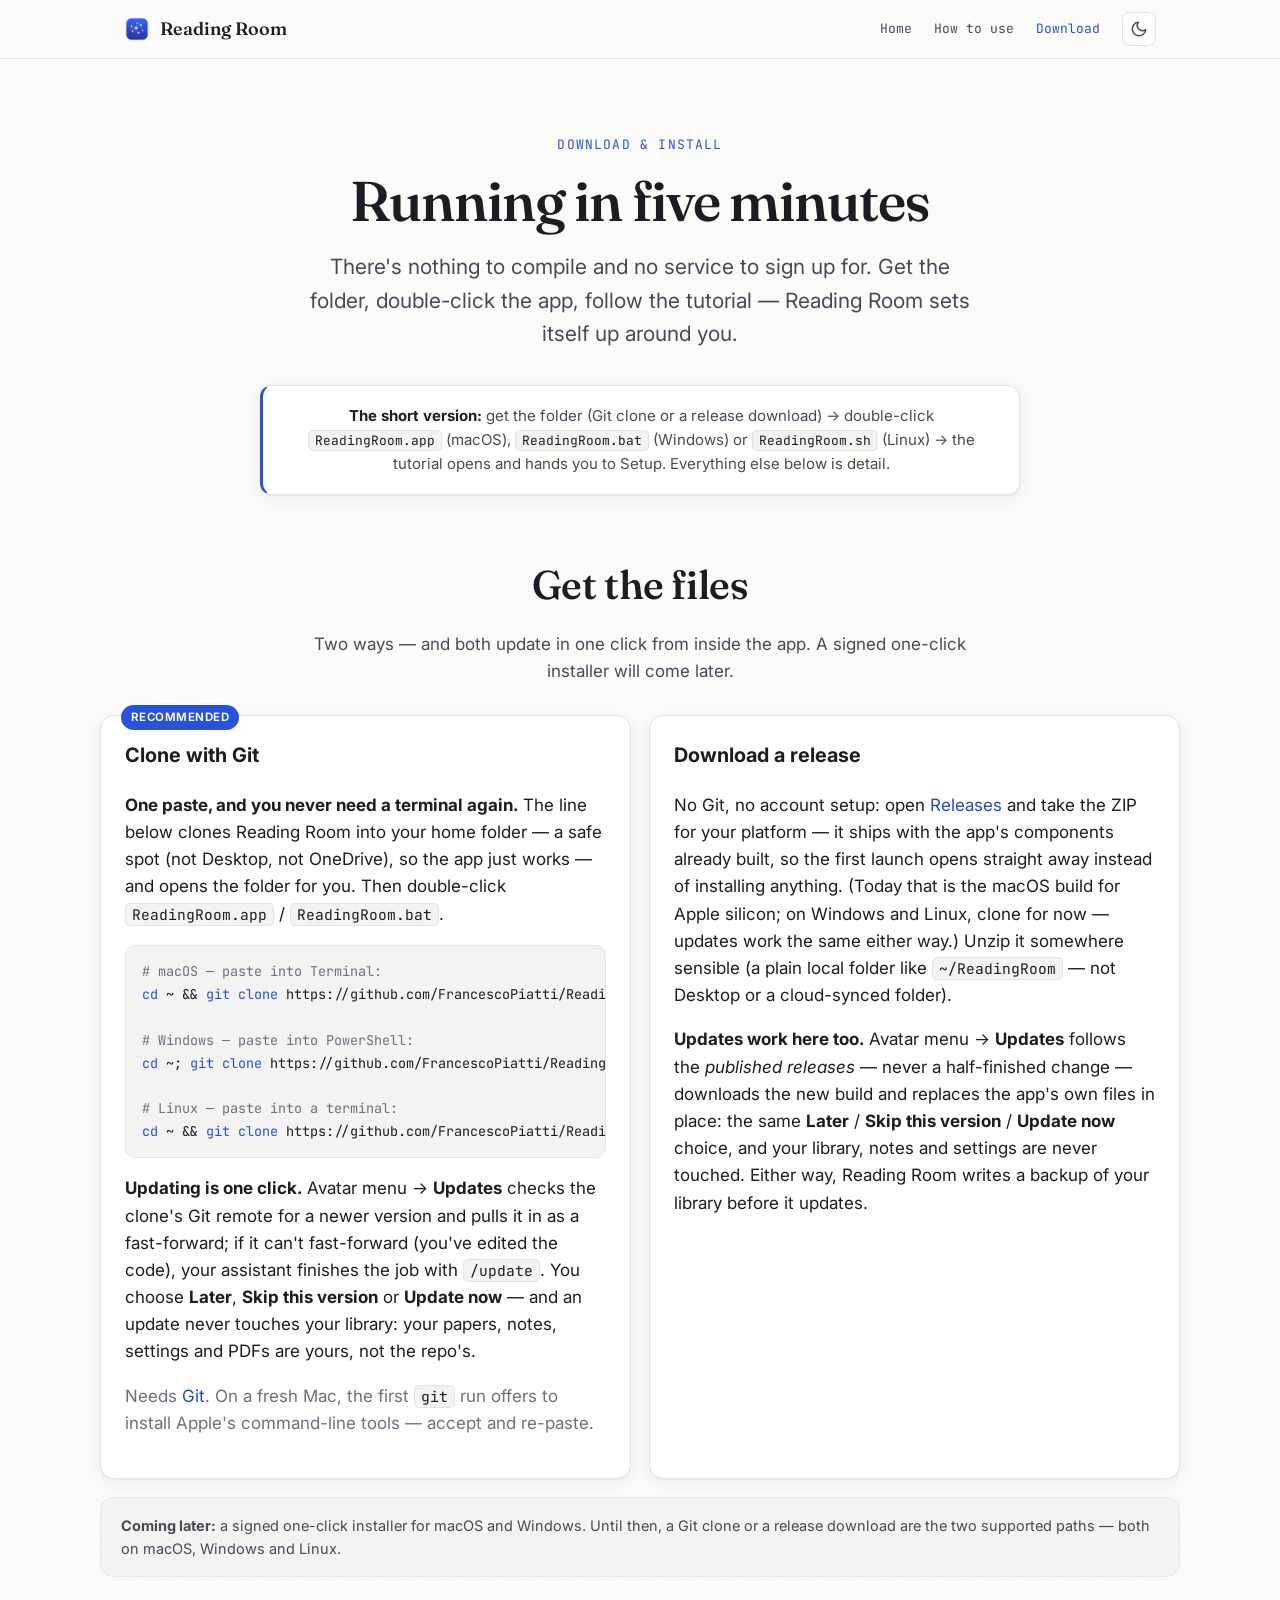
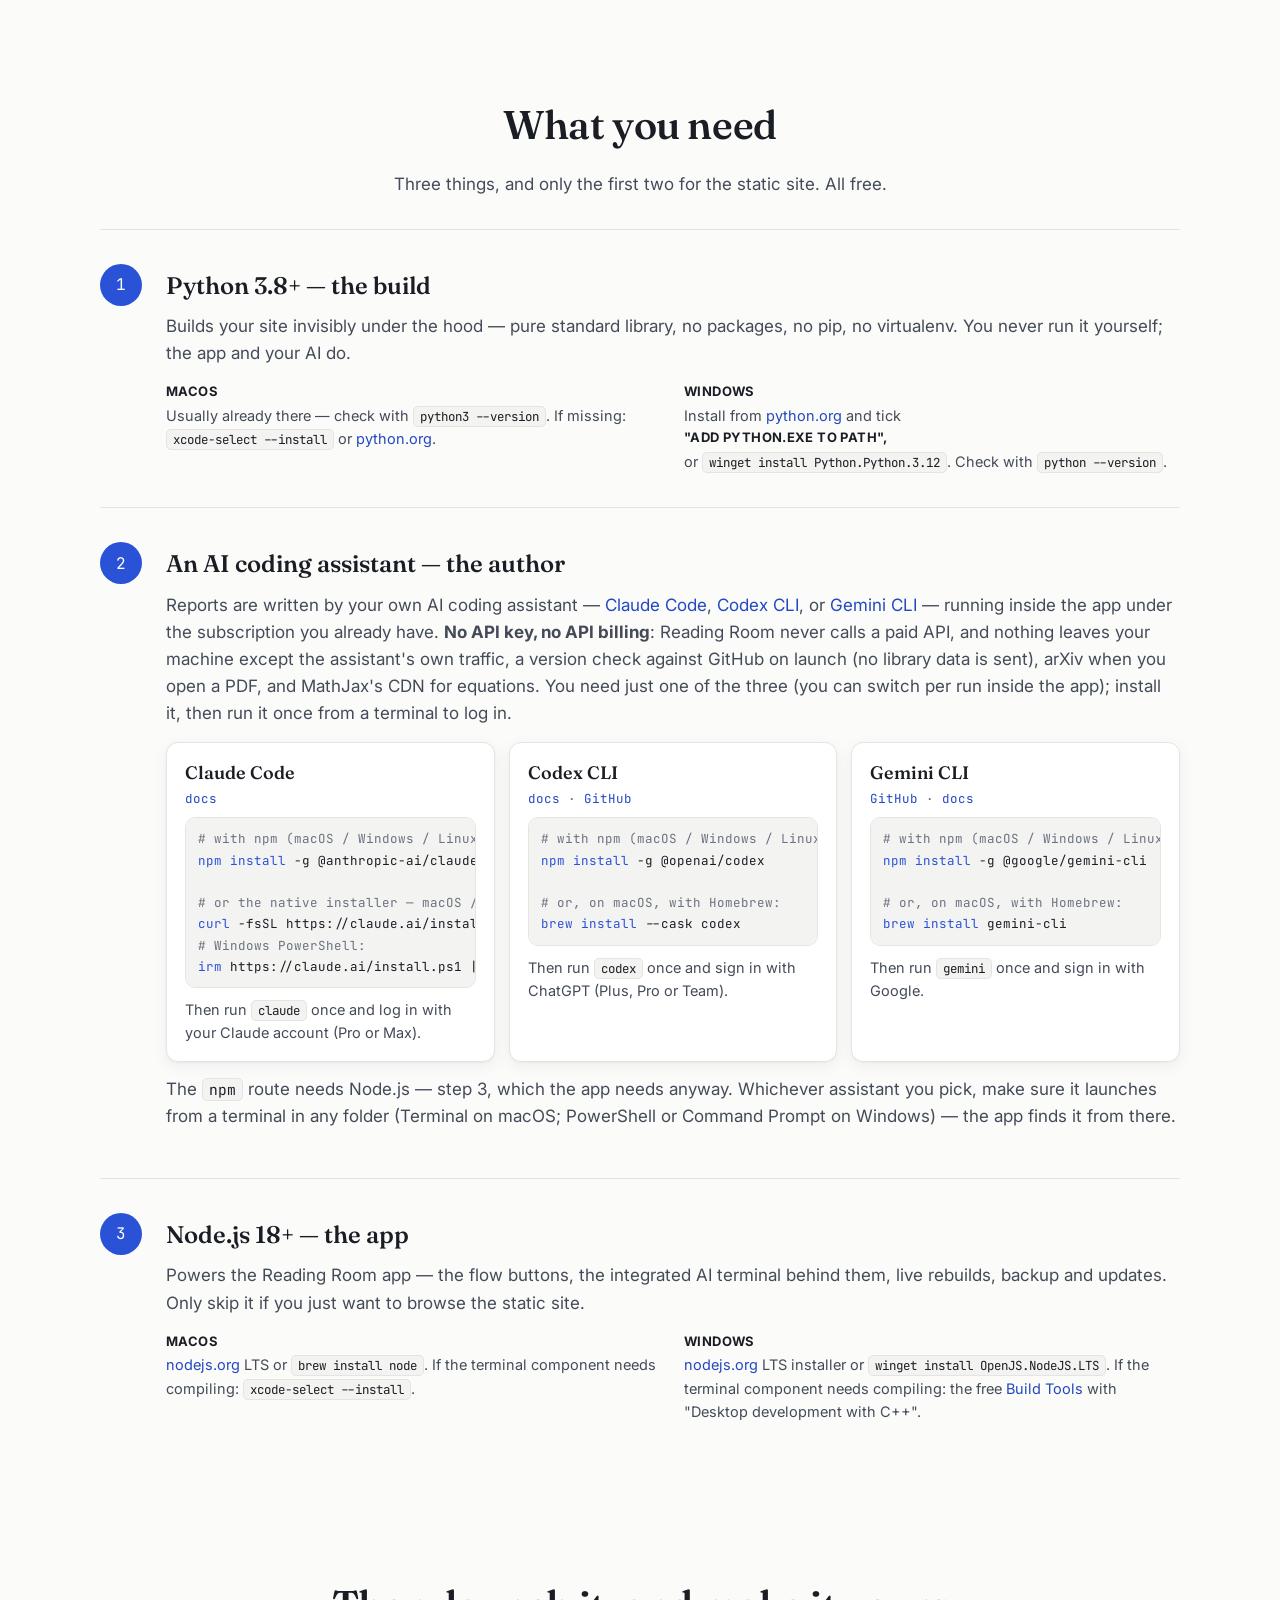
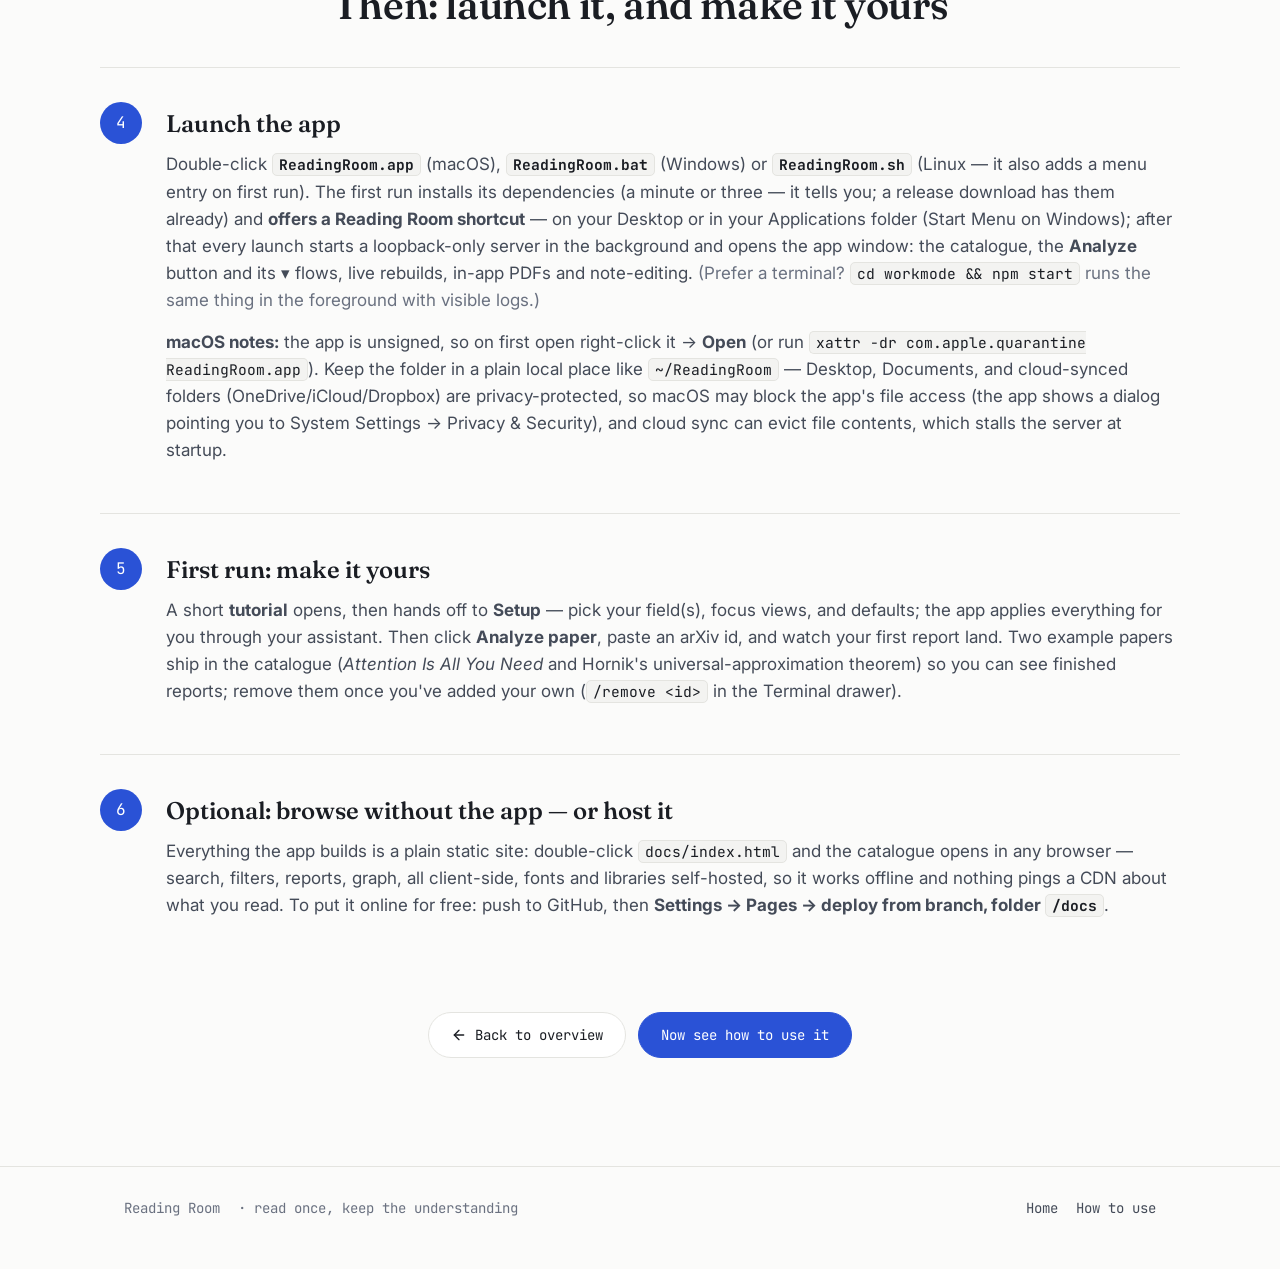
==== commit 61126761: "Docs: what 1.3.x added, the release ZIP that exists today, xattr -dr Co-Authored-By: Claude Fable 5." ====
--- a/how-to-install.html
+++ b/how-to-install.html
@@ -83,7 +83,7 @@
 
       <article class="get-card">
         <h3>Download a release</h3>
-        <p>No Git, no account setup: open <a href="https://github.com/FrancescoPiatti/Reading-Room/releases">Releases</a> and take the ZIP for your platform — it ships with the app's components already built, so the first launch opens straight away instead of installing anything. Unzip it somewhere sensible (a plain local folder like <code>~/ReadingRoom</code> — not Desktop or a cloud-synced folder).</p>
+        <p>No Git, no account setup: open <a href="https://github.com/FrancescoPiatti/Reading-Room/releases">Releases</a> and take the ZIP for your platform — it ships with the app's components already built, so the first launch opens straight away instead of installing anything. (Today that is the macOS build for Apple silicon; on Windows and Linux, clone for now — updates work the same either way.) Unzip it somewhere sensible (a plain local folder like <code>~/ReadingRoom</code> — not Desktop or a cloud-synced folder).</p>
         <p><b>Updates work here too.</b> Avatar menu → <b>Updates</b> follows the <i>published releases</i> — never a half-finished change — downloads the new build and replaces the app's own files in place: the same <b>Later</b> / <b>Skip this version</b> / <b>Update now</b> choice, and your library, notes and settings are never touched. Either way, Reading Room writes a backup of your library before it updates.</p>
       </article>
     </div>
@@ -178,7 +178,7 @@
         <div>
           <h3>Launch the app</h3>
           <p>Double-click <b><code>ReadingRoom.app</code></b> (macOS), <b><code>ReadingRoom.bat</code></b> (Windows) or <b><code>ReadingRoom.sh</code></b> (Linux — it also adds a menu entry on first run). The first run installs its dependencies (a minute or three — it tells you; a release download has them already) and <b>offers a Reading Room shortcut</b> — on your Desktop or in your Applications folder (Start Menu on Windows); after that every launch starts a loopback-only server in the background and opens the app window: the catalogue, the <b>Analyze</b> button and its ▾ flows, live rebuilds, in-app PDFs and note-editing. <span class="muted">(Prefer a terminal? <code>cd workmode &amp;&amp; npm start</code> runs the same thing in the foreground with visible logs.)</span></p>
-          <p class="muted"><b>macOS notes:</b> the app is unsigned, so on first open right-click it → <b>Open</b> (or run <code>xattr -d com.apple.quarantine ReadingRoom.app</code>). Keep the folder in a plain local place like <code>~/ReadingRoom</code> — Desktop, Documents, and cloud-synced folders (OneDrive/iCloud/Dropbox) are privacy-protected, so macOS may block the app's file access (the app shows a dialog pointing you to System Settings → Privacy &amp; Security), and cloud sync can evict file contents, which stalls the server at startup.</p>
+          <p class="muted"><b>macOS notes:</b> the app is unsigned, so on first open right-click it → <b>Open</b> (or run <code>xattr -dr com.apple.quarantine ReadingRoom.app</code>). Keep the folder in a plain local place like <code>~/ReadingRoom</code> — Desktop, Documents, and cloud-synced folders (OneDrive/iCloud/Dropbox) are privacy-protected, so macOS may block the app's file access (the app shows a dialog pointing you to System Settings → Privacy &amp; Security), and cloud sync can evict file contents, which stalls the server at startup.</p>
         </div>
       </article>
 
